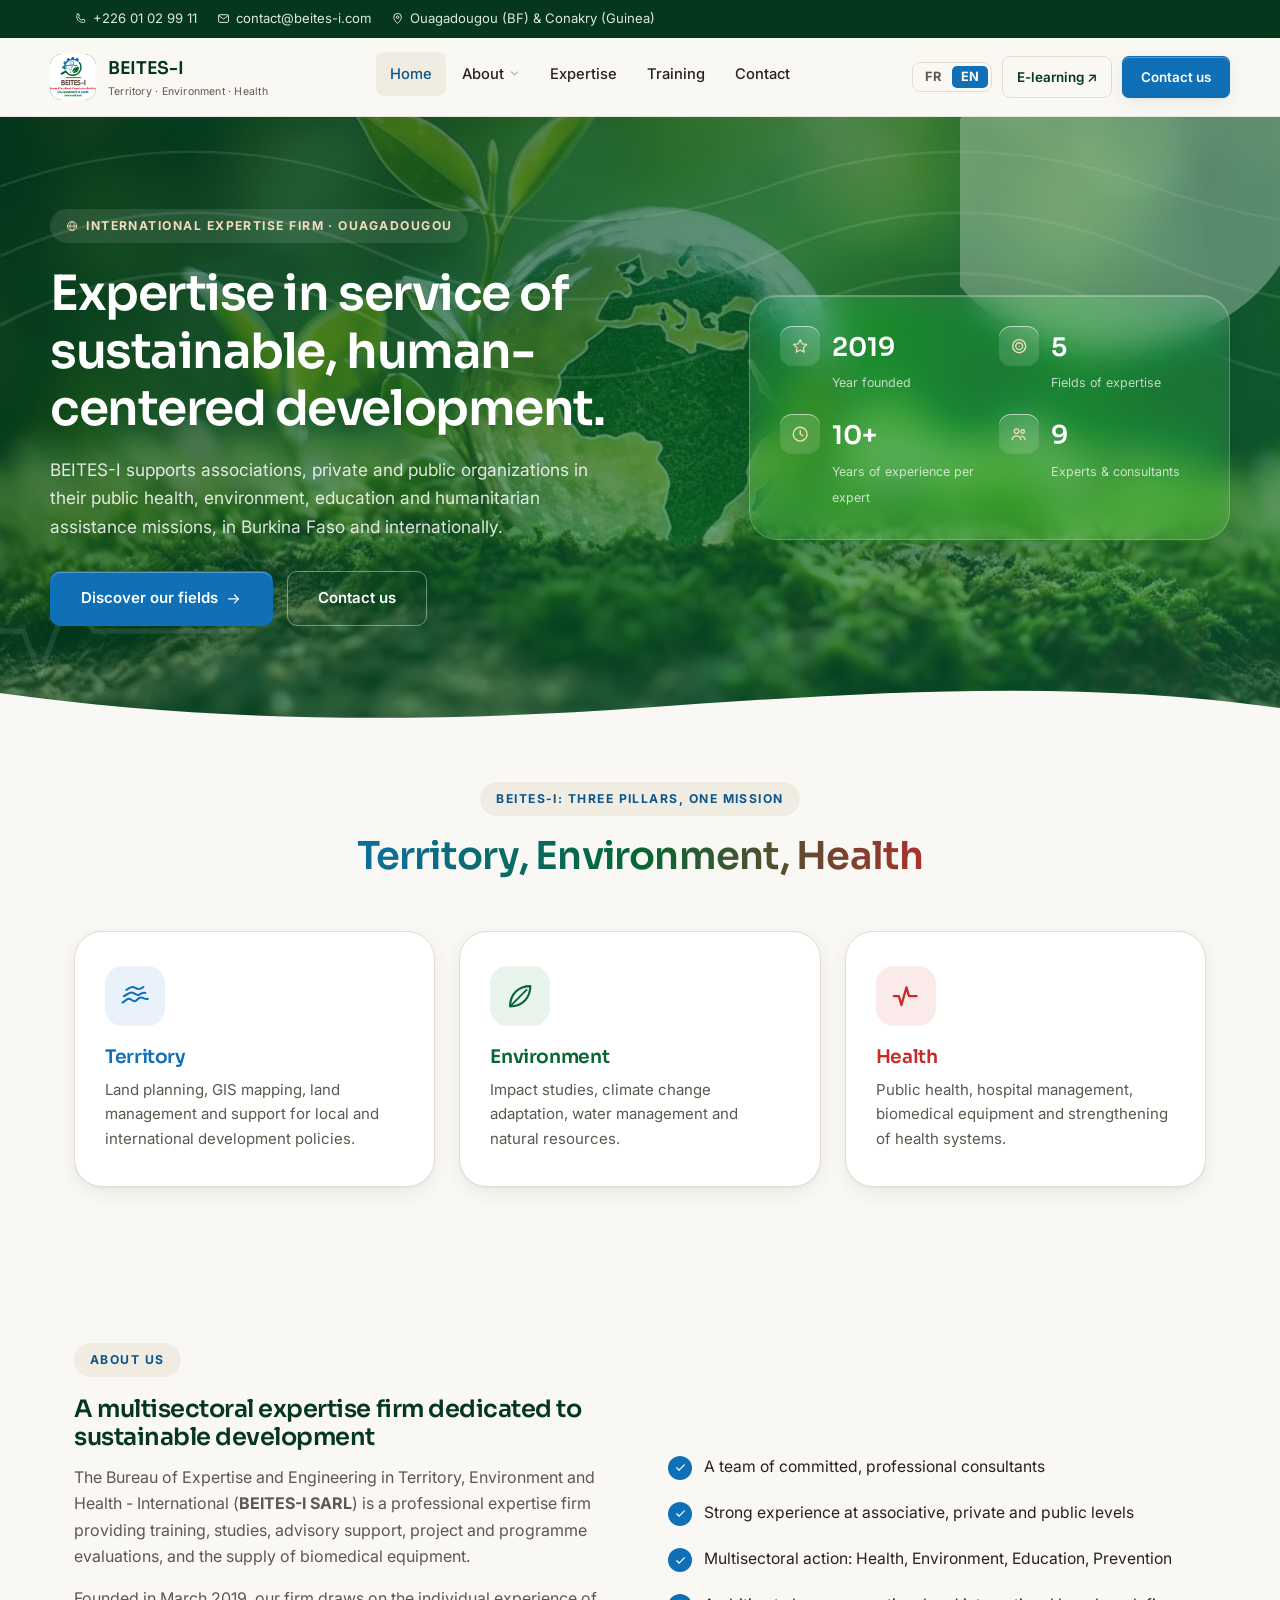
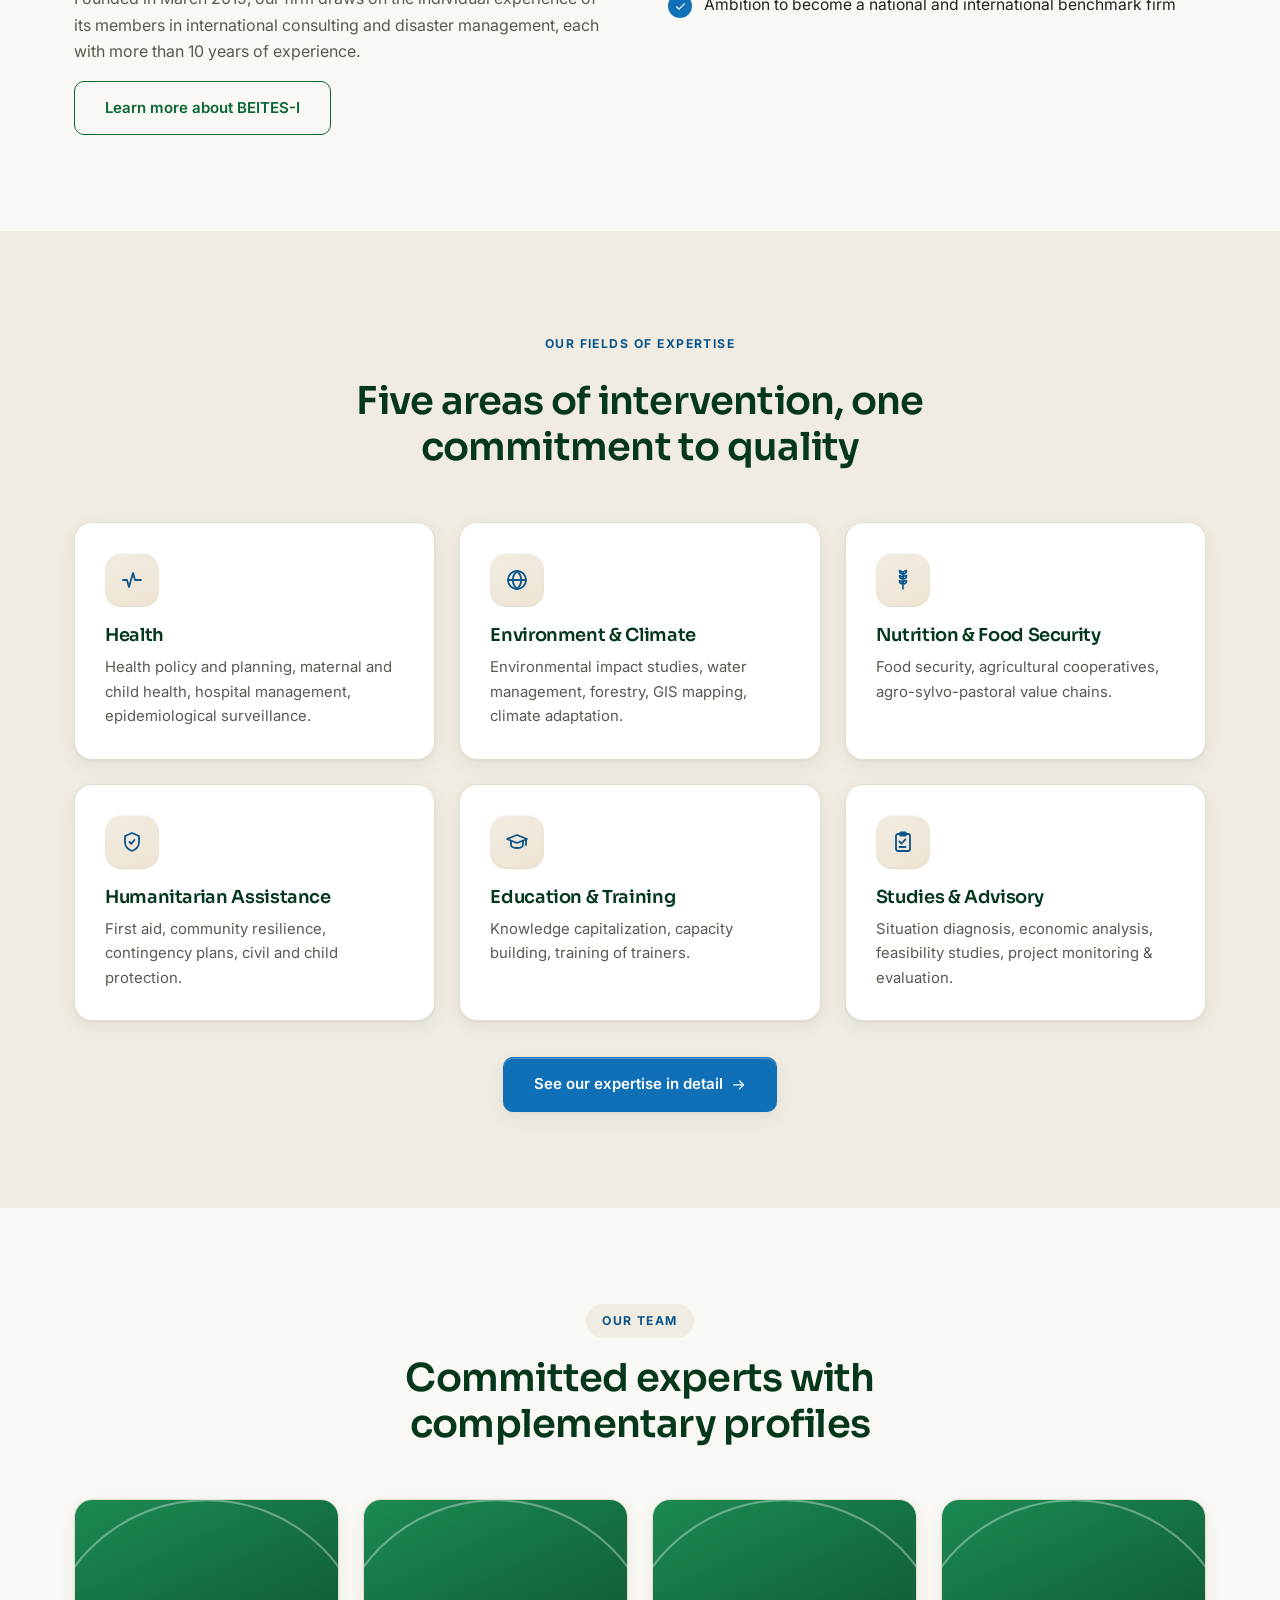
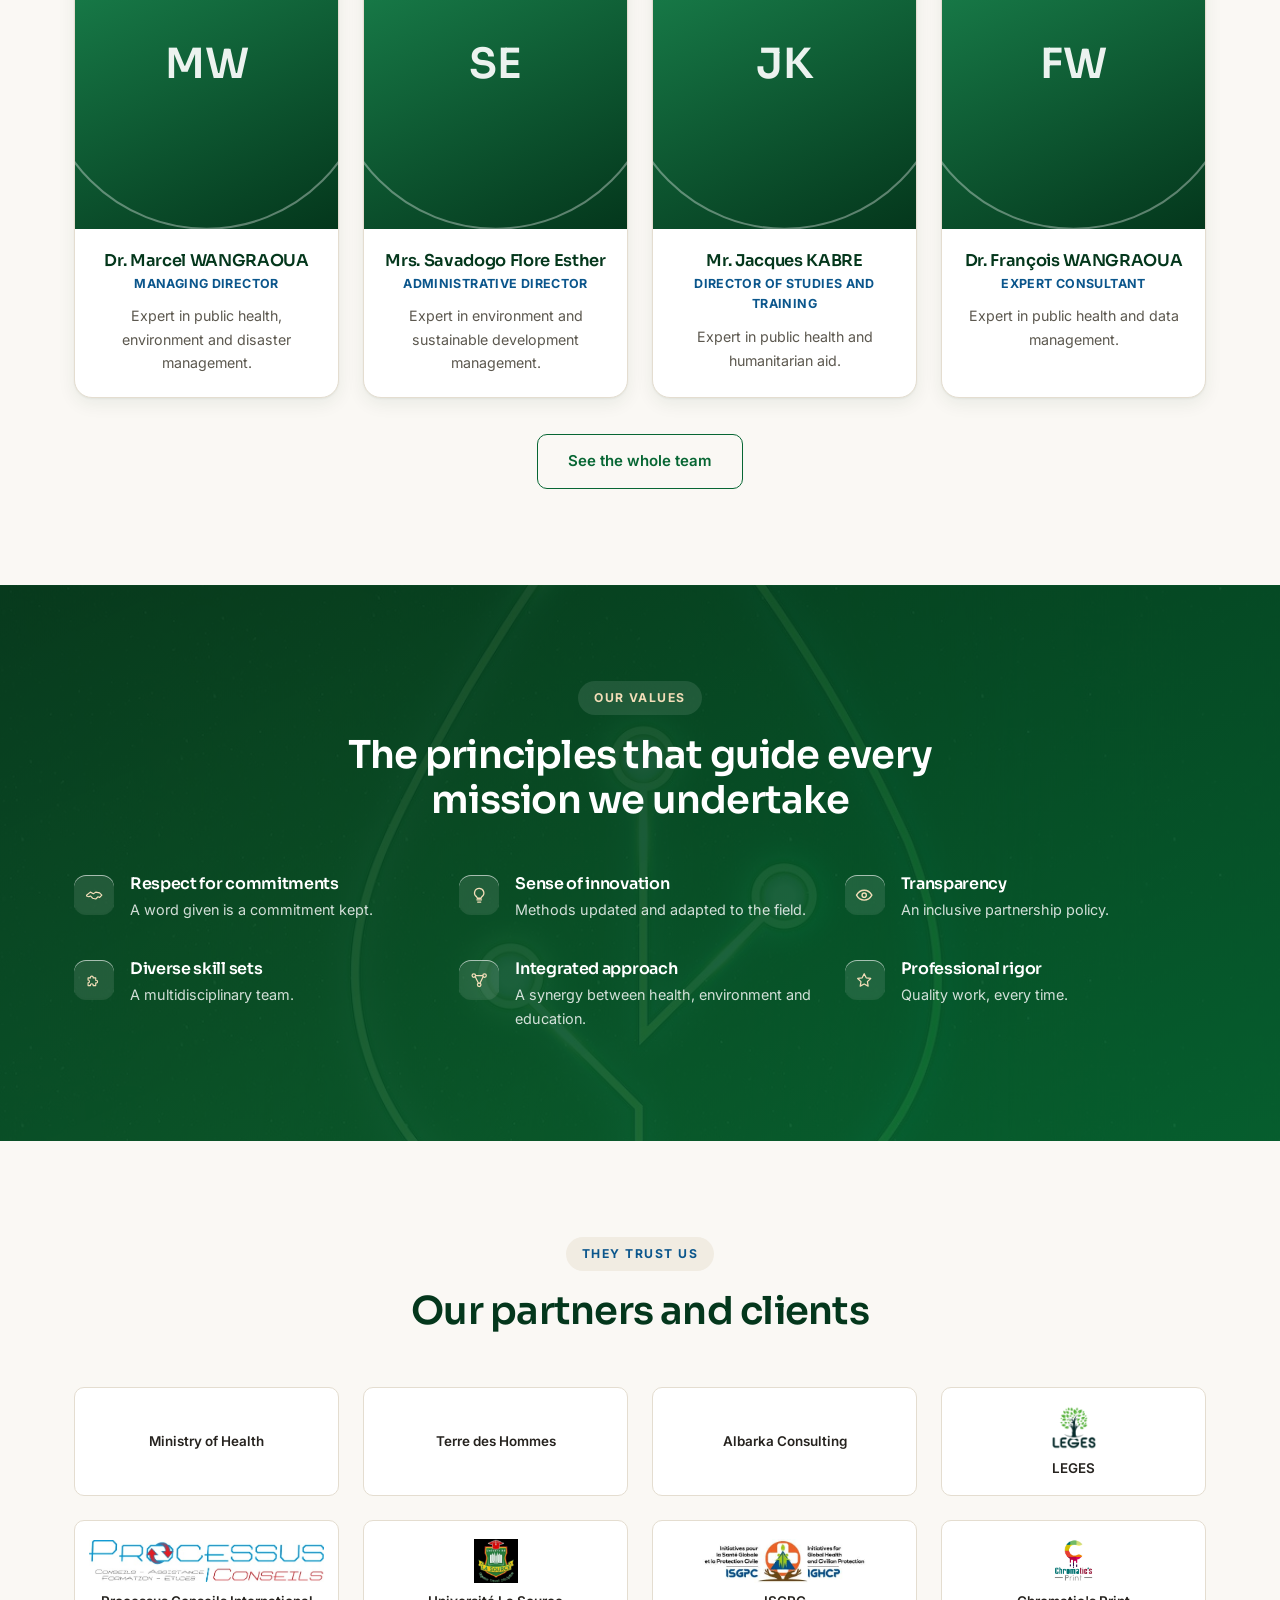
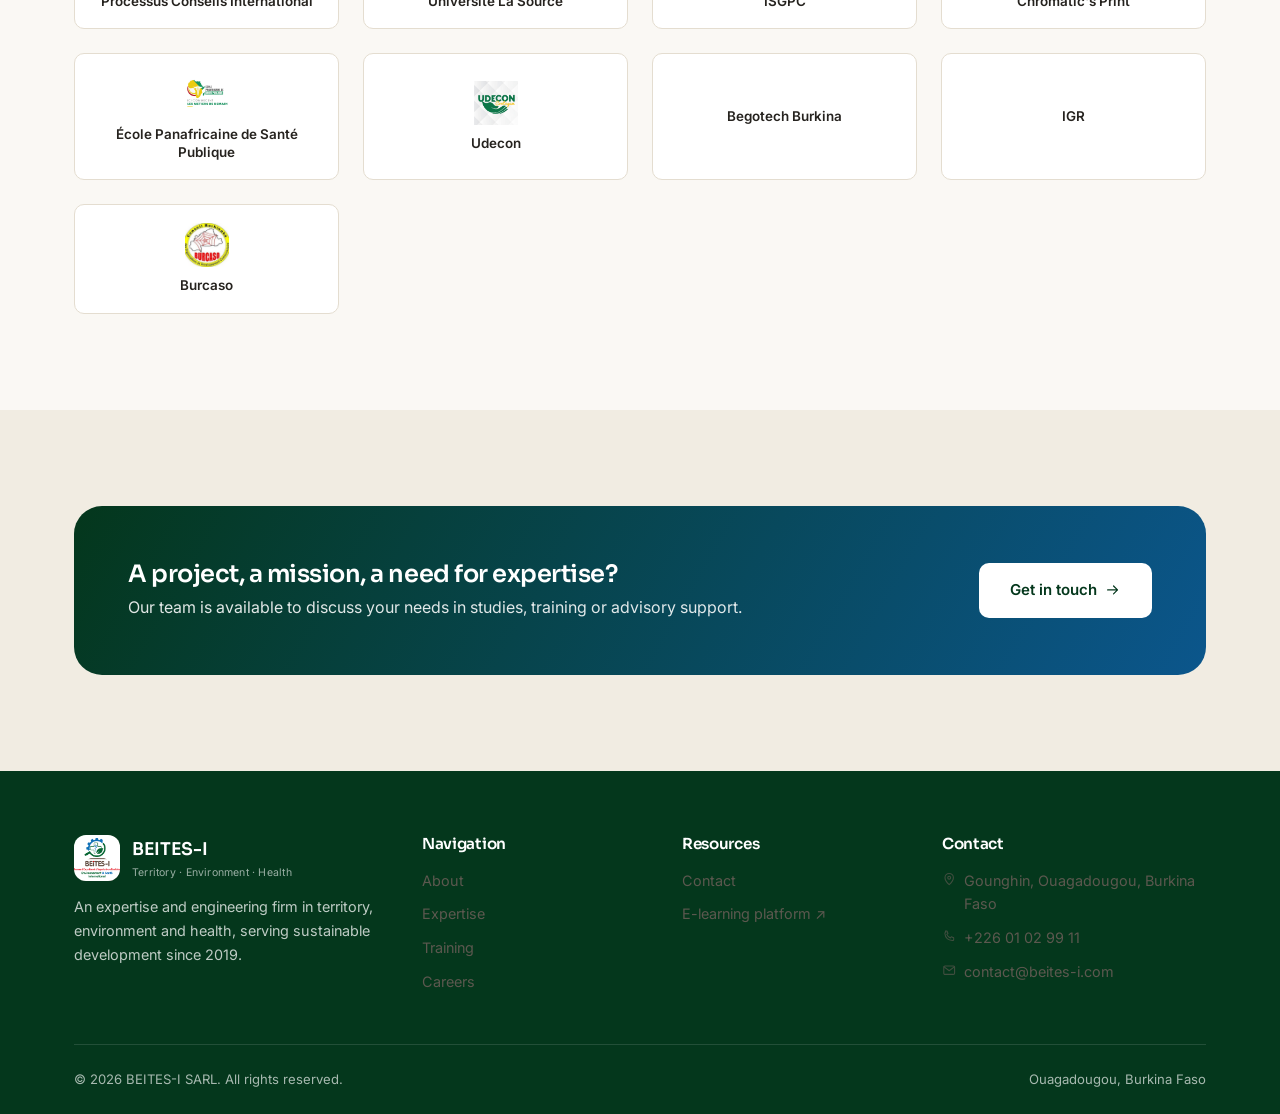
==== en/index.html @ 5932ad01 "Hide hero background photo on mobile and add English site - Hide the homepage hero photo below 700px" ====
<!DOCTYPE html>
<html lang="en">
<head>
<meta charset="UTF-8">
<meta name="viewport" content="width=device-width, initial-scale=1.0">
<title>BEITES-I | Territory, Environment and Health Expertise Firm</title>
<meta name="description" content="BEITES-I, an international expertise firm based in Ouagadougou (Burkina Faso), specialized in public health, environment, education, humanitarian assistance and disaster management.">
<link rel="icon" href="../favicon.svg" type="image/svg+xml">
<link rel="preconnect" href="https://fonts.googleapis.com">
<link rel="preconnect" href="https://fonts.gstatic.com" crossorigin>
<link href="https://fonts.googleapis.com/css2?family=Sora:wght@500;600;700;800&family=Inter:wght@400;500;600;700&display=swap" rel="stylesheet">
<link rel="stylesheet" href="../css/style.css">
</head>
<body>

<header class="site-header">
  <div class="topbar">
    <div class="container">
      <div class="topbar-links">
        <span class="topbar-item"><svg class="icon"><use href="../icons.svg#icon-phone"></use></svg> <a href="tel:+22601029911">+226 01 02 99 11</a></span>
        <span class="topbar-item"><svg class="icon"><use href="../icons.svg#icon-mail"></use></svg> contact@beites-i.com</span>
        <span class="topbar-item"><svg class="icon"><use href="../icons.svg#icon-pin"></use></svg> Ouagadougou (BF) &amp; Conakry (Guinea)</span>
      </div>
    </div>
  </div>
  <div class="container nav">
    <a href="index.html" class="brand">
      <span class="brand-mark"><img src="../images/logo/logo.png" alt="BEITES-I" data-fallback><span class="brand-mark-fallback">B-I</span></span>
      <span class="brand-text"><strong>BEITES-I</strong><span>Territory · Environment · Health</span></span>
    </a>
    <nav>
      <ul class="nav-links" id="navLinks">
        <li><a href="index.html" class="is-active">Home</a></li>
        <li class="has-dropdown">
          <a href="qui-sommes-nous.html">About <svg class="icon"><use href="../icons.svg#icon-chevron-down"></use></svg></a>
          <ul class="dropdown">
            <li><a href="qui-sommes-nous.html"><svg class="icon"><use href="../icons.svg#icon-compass"></use></svg> Our story &amp; mission</a></li>
            <li><a href="qui-sommes-nous.html#equipe"><svg class="icon"><use href="../icons.svg#icon-users"></use></svg> Our team</a></li>
            <li><a href="opportunite.html"><svg class="icon"><use href="../icons.svg#icon-briefcase"></use></svg> Careers</a></li>
          </ul>
        </li>
        <li><a href="expertise.html">Expertise</a></li>
        <li><a href="formation.html">Training</a></li>
        <li><a href="contact.html">Contact</a></li>
        <li class="lang-switch-item"><a href="../index.html">FR</a><a href="index.html" class="is-active">EN</a></li>
      </ul>
    </nav>
    <div class="nav-cta">
      <div class="lang-switch">
        <a href="../index.html">FR</a>
        <a href="index.html" class="is-active">EN</a>
      </div>
      <a href="https://formation.beites-i.com" target="_blank" rel="noopener" class="nav-elearn">E-learning ↗</a>
      <a href="contact.html" class="btn btn-primary btn-sm">Contact us</a>
    </div>
    <button class="nav-toggle" id="navToggle" aria-label="Open menu">
      <svg class="icon icon-menu"><use href="../icons.svg#icon-menu"></use></svg>
      <svg class="icon icon-close"><use href="../icons.svg#icon-close"></use></svg>
    </button>
  </div>
</header>

<section class="hero">
  <div class="hero-decor" aria-hidden="true">
    <svg class="contour" viewBox="0 0 400 120" preserveAspectRatio="none">
      <path d="M0 90c40-30 80-30 120 0s80 30 120 0 80-30 120 0 80 30 40 10" fill="none" stroke="#ffffff" stroke-width="1.4"/>
      <path d="M0 60c40-25 80-25 120 0s80 25 120 0 80-25 120 0 80 25 40 8" fill="none" stroke="#ffffff" stroke-width="1.2"/>
      <path d="M0 30c40-20 80-20 120 0s80 20 120 0 80-20 120 0 80 20 40 6" fill="none" stroke="#ffffff" stroke-width="1"/>
    </svg>
    <svg class="leaf" viewBox="0 0 24 24"><use href="../icons.svg#icon-leaf"></use></svg>
    <svg class="pulse" viewBox="0 0 24 10"><path d="M0 5h4l1.5 4 3-8 2 4h13.5" fill="none" stroke="#ffffff" stroke-width="0.5"/></svg>
    <svg class="blob" viewBox="0 0 200 200"><path d="M45 8c30-10 70-8 95 15 24 22 32 58 20 90-12 32-45 52-80 55-35 3-72-12-88-42S-3 60 15 35 15 18 45 8Z" fill="#ffffff"/></svg>
  </div>
  <div class="container hero-inner">
    <div>
      <span class="hero-eyebrow"><svg class="icon"><use href="../icons.svg#icon-globe"></use></svg> International expertise firm · Ouagadougou</span>
      <h1>Expertise in service of sustainable, human-centered development.</h1>
      <p class="lead">BEITES-I supports associations, private and public organizations in their public health, environment, education and humanitarian assistance missions, in Burkina Faso and internationally.</p>
      <div class="hero-actions">
        <a href="expertise.html" class="btn btn-primary">Discover our fields <svg class="icon"><use href="../icons.svg#icon-arrow-right"></use></svg></a>
        <a href="contact.html" class="btn btn-ghost">Contact us</a>
      </div>
    </div>
    <div class="hero-card">
      <div class="hero-stat-grid">
        <div class="hero-stat"><div class="icon-circle sm"><svg class="icon"><use href="../icons.svg#icon-star"></use></svg></div><div><b data-count-to="2019">0</b><span>Year founded</span></div></div>
        <div class="hero-stat"><div class="icon-circle sm"><svg class="icon"><use href="../icons.svg#icon-target"></use></svg></div><div><b data-count-to="5">0</b><span>Fields of expertise</span></div></div>
        <div class="hero-stat"><div class="icon-circle sm"><svg class="icon"><use href="../icons.svg#icon-clock"></use></svg></div><div><b data-count-to="10" data-count-suffix="+">0</b><span>Years of experience per expert</span></div></div>
        <div class="hero-stat"><div class="icon-circle sm"><svg class="icon"><use href="../icons.svg#icon-users"></use></svg></div><div><b data-count-to="9">0</b><span>Experts &amp; consultants</span></div></div>
      </div>
    </div>
  </div>
  <div class="hero-wave" aria-hidden="true">
    <svg viewBox="0 0 1440 60" preserveAspectRatio="none"><path d="M0 30c240 30 480 30 720 15s480-30 720 0v15H0Z" fill="#faf8f4"/></svg>
  </div>
</section>

<section class="section section--tight">
  <div class="container">
    <div class="section-head">
      <span class="eyebrow">BEITES-I: three pillars, one mission</span>
      <h2 class="gradient-text">Territory, Environment, Health</h2>
    </div>
    <div class="pillars">
      <div class="pillar pillar--territoire">
        <div class="pillar-icon"><svg class="icon"><use href="../icons.svg#icon-contour"></use></svg></div>
        <h3>Territory</h3>
        <p>Land planning, GIS mapping, land management and support for local and international development policies.</p>
      </div>
      <div class="pillar pillar--environnement">
        <div class="pillar-icon"><svg class="icon"><use href="../icons.svg#icon-leaf"></use></svg></div>
        <h3>Environment</h3>
        <p>Impact studies, climate change adaptation, water management and natural resources.</p>
      </div>
      <div class="pillar pillar--sante">
        <div class="pillar-icon"><svg class="icon"><use href="../icons.svg#icon-pulse"></use></svg></div>
        <h3>Health</h3>
        <p>Public health, hospital management, biomedical equipment and strengthening of health systems.</p>
      </div>
    </div>
  </div>
</section>

<section class="section">
  <div class="container">
    <div class="grid grid-2" style="align-items:center; gap:56px;">
      <div>
        <span class="eyebrow">About us</span>
        <h2>A multisectoral expertise firm dedicated to sustainable development</h2>
        <p>The Bureau of Expertise and Engineering in Territory, Environment and Health - International (<strong>BEITES-I SARL</strong>) is a professional expertise firm providing training, studies, advisory support, project and programme evaluations, and the supply of biomedical equipment.</p>
        <p>Founded in March 2019, our firm draws on the individual experience of its members in international consulting and disaster management, each with more than 10 years of experience.</p>
        <a href="qui-sommes-nous.html" class="btn btn-outline">Learn more about BEITES-I</a>
      </div>
      <ul class="check-list">
        <li><span class="icon-tick"><svg class="icon"><use href="../icons.svg#icon-check"></use></svg></span>A team of committed, professional consultants</li>
        <li><span class="icon-tick"><svg class="icon"><use href="../icons.svg#icon-check"></use></svg></span>Strong experience at associative, private and public levels</li>
        <li><span class="icon-tick"><svg class="icon"><use href="../icons.svg#icon-check"></use></svg></span>Multisectoral action: Health, Environment, Education, Prevention</li>
        <li><span class="icon-tick"><svg class="icon"><use href="../icons.svg#icon-check"></use></svg></span>Ambition to become a national and international benchmark firm</li>
      </ul>
    </div>
  </div>
</section>

<section class="section section--alt">
  <div class="container">
    <div class="section-head">
      <span class="eyebrow">Our fields of expertise</span>
      <h2>Five areas of intervention, one commitment to quality</h2>
    </div>
    <div class="grid grid-3">
      <div class="card"><div class="icon-circle"><svg class="icon"><use href="../icons.svg#icon-pulse"></use></svg></div><h3>Health</h3><p>Health policy and planning, maternal and child health, hospital management, epidemiological surveillance.</p></div>
      <div class="card"><div class="icon-circle"><svg class="icon"><use href="../icons.svg#icon-globe"></use></svg></div><h3>Environment &amp; Climate</h3><p>Environmental impact studies, water management, forestry, GIS mapping, climate adaptation.</p></div>
      <div class="card"><div class="icon-circle"><svg class="icon"><use href="../icons.svg#icon-wheat"></use></svg></div><h3>Nutrition &amp; Food Security</h3><p>Food security, agricultural cooperatives, agro-sylvo-pastoral value chains.</p></div>
      <div class="card"><div class="icon-circle"><svg class="icon"><use href="../icons.svg#icon-shield"></use></svg></div><h3>Humanitarian Assistance</h3><p>First aid, community resilience, contingency plans, civil and child protection.</p></div>
      <div class="card"><div class="icon-circle"><svg class="icon"><use href="../icons.svg#icon-cap"></use></svg></div><h3>Education &amp; Training</h3><p>Knowledge capitalization, capacity building, training of trainers.</p></div>
      <div class="card"><div class="icon-circle"><svg class="icon"><use href="../icons.svg#icon-clipboard"></use></svg></div><h3>Studies &amp; Advisory</h3><p>Situation diagnosis, economic analysis, feasibility studies, project monitoring &amp; evaluation.</p></div>
    </div>
    <div class="text-center" style="margin-top:36px;">
      <a href="expertise.html" class="btn btn-primary">See our expertise in detail <svg class="icon"><use href="../icons.svg#icon-arrow-right"></use></svg></a>
    </div>
  </div>
</section>

<section class="section">
  <div class="container">
    <div class="section-head">
      <span class="eyebrow">Our team</span>
      <h2>Committed experts with complementary profiles</h2>
    </div>
    <div class="grid grid-4">
      <div class="card team-card">
        <div class="team-photo"><img src="../images/team/marcel-wangraoua.jpg" alt="Dr. Marcel WANGRAOUA" data-fallback loading="lazy" decoding="async"><span class="initials">MW</span></div>
        <div class="team-info"><h3>Dr. Marcel WANGRAOUA</h3><div class="team-role">Managing Director</div><p>Expert in public health, environment and disaster management.</p></div>
      </div>
      <div class="card team-card">
        <div class="team-photo"><img src="../images/team/flore-esther-savadogo.jpg" alt="Mrs. Savadogo Flore Esther" data-fallback loading="lazy" decoding="async"><span class="initials">SE</span></div>
        <div class="team-info"><h3>Mrs. Savadogo Flore Esther</h3><div class="team-role">Administrative Director</div><p>Expert in environment and sustainable development management.</p></div>
      </div>
      <div class="card team-card">
        <div class="team-photo"><img src="../images/team/jacques-kabre.jpg" alt="Mr. Jacques KABRE" data-fallback loading="lazy" decoding="async"><span class="initials">JK</span></div>
        <div class="team-info"><h3>Mr. Jacques KABRE</h3><div class="team-role">Director of Studies and Training</div><p>Expert in public health and humanitarian aid.</p></div>
      </div>
      <div class="card team-card">
        <div class="team-photo"><img src="../images/team/francois-wangraoua.jpg" alt="Dr. François WANGRAOUA" data-fallback loading="lazy" decoding="async"><span class="initials">FW</span></div>
        <div class="team-info"><h3>Dr. François WANGRAOUA</h3><div class="team-role">Expert Consultant</div><p>Expert in public health and data management.</p></div>
      </div>
    </div>
    <div class="text-center" style="margin-top:36px;">
      <a href="qui-sommes-nous.html#equipe" class="btn btn-outline">See the whole team</a>
    </div>
  </div>
</section>

<section class="section--forest section--photo section" style="--section-photo:url('../images/design/valeurs-bg.jpg')">
  <div class="container">
    <div class="section-head">
      <span class="eyebrow" style="background:rgba(255,255,255,0.1); color:#f3ddb8;">Our values</span>
      <h2>The principles that guide every mission we undertake</h2>
    </div>
    <div class="grid grid-3">
      <div class="card-row"><div class="icon-circle sm" style="background:rgba(255,255,255,0.1); color:#f3ddb8;"><svg class="icon"><use href="../icons.svg#icon-handshake"></use></svg></div><div><h4 style="margin-bottom:4px; color:#fff; font-size:1rem;">Respect for commitments</h4><p style="font-size:0.9rem;">A word given is a commitment kept.</p></div></div>
      <div class="card-row"><div class="icon-circle sm" style="background:rgba(255,255,255,0.1); color:#f3ddb8;"><svg class="icon"><use href="../icons.svg#icon-bulb"></use></svg></div><div><h4 style="margin-bottom:4px; color:#fff; font-size:1rem;">Sense of innovation</h4><p style="font-size:0.9rem;">Methods updated and adapted to the field.</p></div></div>
      <div class="card-row"><div class="icon-circle sm" style="background:rgba(255,255,255,0.1); color:#f3ddb8;"><svg class="icon"><use href="../icons.svg#icon-eye"></use></svg></div><div><h4 style="margin-bottom:4px; color:#fff; font-size:1rem;">Transparency</h4><p style="font-size:0.9rem;">An inclusive partnership policy.</p></div></div>
      <div class="card-row"><div class="icon-circle sm" style="background:rgba(255,255,255,0.1); color:#f3ddb8;"><svg class="icon"><use href="../icons.svg#icon-puzzle"></use></svg></div><div><h4 style="margin-bottom:4px; color:#fff; font-size:1rem;">Diverse skill sets</h4><p style="font-size:0.9rem;">A multidisciplinary team.</p></div></div>
      <div class="card-row"><div class="icon-circle sm" style="background:rgba(255,255,255,0.1); color:#f3ddb8;"><svg class="icon"><use href="../icons.svg#icon-network"></use></svg></div><div><h4 style="margin-bottom:4px; color:#fff; font-size:1rem;">Integrated approach</h4><p style="font-size:0.9rem;">A synergy between health, environment and education.</p></div></div>
      <div class="card-row"><div class="icon-circle sm" style="background:rgba(255,255,255,0.1); color:#f3ddb8;"><svg class="icon"><use href="../icons.svg#icon-star"></use></svg></div><div><h4 style="margin-bottom:4px; color:#fff; font-size:1rem;">Professional rigor</h4><p style="font-size:0.9rem;">Quality work, every time.</p></div></div>
    </div>
  </div>
</section>

<section class="section">
  <div class="container">
    <div class="section-head">
      <span class="eyebrow">They trust us</span>
      <h2>Our partners and clients</h2>
    </div>
    <div class="grid grid-4">
      <div class="partner-logo"><div class="partner-logo-img"><img src="../images/partners/ministere-sante.png" alt="Ministry of Health" data-fallback="collapse" loading="lazy" decoding="async"></div><span class="partner-name">Ministry of Health</span></div>
      <div class="partner-logo"><div class="partner-logo-img"><img src="../images/partners/terre-des-hommes.png" alt="Terre des Hommes" data-fallback="collapse" loading="lazy" decoding="async"></div><span class="partner-name">Terre des Hommes</span></div>
      <div class="partner-logo"><div class="partner-logo-img"><img src="../images/partners/albarka-consulting.png" alt="Albarka Consulting" data-fallback="collapse" loading="lazy" decoding="async"></div><span class="partner-name">Albarka Consulting</span></div>
      <div class="partner-logo"><div class="partner-logo-img"><img src="../images/partners/LEGES.png" alt="LEGES" data-fallback="collapse" loading="lazy" decoding="async"></div><span class="partner-name">LEGES</span></div>
      <div class="partner-logo"><div class="partner-logo-img"><img src="../images/partners/processus.jpg" alt="Processus Conseils International" data-fallback="collapse" loading="lazy" decoding="async"></div><span class="partner-name">Processus Conseils International</span></div>
      <div class="partner-logo"><div class="partner-logo-img"><img src="../images/partners/la-source.jpeg" alt="Université La Source" data-fallback="collapse" loading="lazy" decoding="async"></div><span class="partner-name">Université La Source</span></div>
      <div class="partner-logo"><div class="partner-logo-img"><img src="../images/partners/ISGPC.jpeg" alt="ISGPC" data-fallback="collapse" loading="lazy" decoding="async"></div><span class="partner-name">ISGPC</span></div>
      <div class="partner-logo"><div class="partner-logo-img"><img src="../images/partners/CHROMATICS.jpeg" alt="Chromatic's Print" data-fallback="collapse" loading="lazy" decoding="async"></div><span class="partner-name">Chromatic's Print</span></div>
      <div class="partner-logo"><div class="partner-logo-img"><img src="../images/partners/ecole-panafricaine.jpg" alt="École Panafricaine de Santé Publique" data-fallback="collapse" loading="lazy" decoding="async"></div><span class="partner-name">École Panafricaine de Santé Publique</span></div>
      <div class="partner-logo"><div class="partner-logo-img"><img src="../images/partners/udecom.jpg" alt="Udecon" data-fallback="collapse" loading="lazy" decoding="async"></div><span class="partner-name">Udecon</span></div>
      <div class="partner-logo"><div class="partner-logo-img"><img src="../images/partners/begotech.png" alt="Begotech Burkina" data-fallback="collapse" loading="lazy" decoding="async"></div><span class="partner-name">Begotech Burkina</span></div>
      <div class="partner-logo"><div class="partner-logo-img"><img src="../images/partners/igr.png" alt="IGR" data-fallback="collapse" loading="lazy" decoding="async"></div><span class="partner-name">IGR</span></div>
      <div class="partner-logo"><div class="partner-logo-img"><img src="../images/partners/Burcaso.jpg" alt="Burcaso" data-fallback="collapse" loading="lazy" decoding="async"></div><span class="partner-name">Burcaso</span></div>
    </div>
  </div>
</section>

<section class="section section--alt">
  <div class="container">
    <div class="cta-banner">
      <div>
        <h2>A project, a mission, a need for expertise?</h2>
        <p>Our team is available to discuss your needs in studies, training or advisory support.</p>
      </div>
      <a href="contact.html" class="btn btn-white">Get in touch <svg class="icon"><use href="../icons.svg#icon-arrow-right"></use></svg></a>
    </div>
  </div>
</section>

<footer class="site-footer">
  <div class="container">
    <div class="footer-grid">
      <div class="footer-brand">
        <a href="index.html" class="brand" style="margin-bottom:14px;">
          <span class="brand-mark"><img src="../images/logo/logo.png" alt="BEITES-I" data-fallback><span class="brand-mark-fallback">B-I</span></span>
          <span class="brand-text"><strong style="color:#fff;">BEITES-I</strong><span style="color:rgba(255,255,255,0.6);">Territory · Environment · Health</span></span>
        </a>
        <p>An expertise and engineering firm in territory, environment and health, serving sustainable development since 2019.</p>
      </div>
      <div>
        <h4>Navigation</h4>
        <ul>
          <li><a href="qui-sommes-nous.html">About</a></li>
          <li><a href="expertise.html">Expertise</a></li>
          <li><a href="formation.html">Training</a></li>
          <li><a href="opportunite.html">Careers</a></li>
        </ul>
      </div>
      <div>
        <h4>Resources</h4>
        <ul>
          <li><a href="contact.html">Contact</a></li>
          <li><a href="https://formation.beites-i.com" target="_blank" rel="noopener">E-learning platform ↗</a></li>
        </ul>
      </div>
      <div>
        <h4>Contact</h4>
        <ul>
          <li><svg class="icon"><use href="../icons.svg#icon-pin"></use></svg> Gounghin, Ouagadougou, Burkina Faso</li>
          <li><svg class="icon"><use href="../icons.svg#icon-phone"></use></svg> <a href="tel:+22601029911">+226 01 02 99 11</a></li>
          <li><svg class="icon"><use href="../icons.svg#icon-mail"></use></svg> <a href="mailto:contact@beites-i.com">contact@beites-i.com</a></li>
        </ul>
      </div>
    </div>
    <div class="footer-bottom">
      <span>© <span id="year"></span> BEITES-I SARL. All rights reserved.</span>
      <span>Ouagadougou, Burkina Faso</span>
    </div>
  </div>
</footer>

<script src="../js/main.js"></script>
</body>
</html>
---- css/style.css ----
/* =========================================================
   BEITES-I — Feuille de style principale
   Cabinet d'expertise en Territoire, Environnement et Santé
   Identité : palette Afrique / nature, typographie éditoriale
   ========================================================= */

:root {
  /* Palette calquée sur les couleurs exactes du logo BEITES-I */
  --color-forest: #076633;        /* vert du logo (croix + feuille) - couleur principale */
  --color-forest-deep: #04371c;
  --color-forest-soft: #1c8a52;
  --color-blue: #0f70b7;          /* bleu du logo (engrenage / territoire) - accent principal */
  --color-blue-dark: #0b568c;
  --color-brown: #634e42;         /* brun du logo (typographie BEITES-I) */
  --color-brown-dark: #4a3931;
  --color-sand: #faf8f4;          /* fond clair neutre et chaud */
  --color-sand-deep: #f1ece2;
  --color-white: #ffffff;
  --color-ink: #26231f;
  --color-ink-soft: #5c584f;
  --color-border: #e4ddd0;

  /* accents symboliques des 3 piliers BEITES-I, tirés du logo */
  --color-territoire: #0f70b7;
  --color-territoire-bg: #e9f2fa;
  --color-environnement: #076633;
  --color-environnement-bg: #e8f3ec;
  --color-sante: #c62a2a;
  --color-sante-bg: #fbeaea;

  --font-display: 'Sora', 'Segoe UI', sans-serif;
  --font-body: 'Inter', 'Segoe UI', sans-serif;

  --radius-sm: 10px;
  --radius-md: 18px;
  --radius-lg: 28px;

  /* Ombres douces et superposées, façon macOS : un liseré fin + un halo diffus. */
  --shadow-sm: 0 1px 2px rgba(4, 55, 28, 0.05), 0 6px 18px rgba(4, 55, 28, 0.07);
  --shadow-md: 0 2px 6px rgba(4, 55, 28, 0.06), 0 18px 40px rgba(4, 55, 28, 0.12);
  --shadow-lg: 0 4px 10px rgba(4, 55, 28, 0.07), 0 32px 70px rgba(4, 55, 28, 0.16);

  --container: 1180px;
}

* { box-sizing: border-box; }
html { scroll-behavior: smooth; }

body {
  margin: 0;
  font-family: var(--font-body);
  color: var(--color-ink);
  background: var(--color-sand);
  line-height: 1.65;
  -webkit-font-smoothing: antialiased;
}

img { max-width: 100%; display: block; }
a { color: inherit; text-decoration: none; }

h1, h2, h3, h4, h5 {
  font-family: var(--font-display);
  color: var(--color-forest-deep);
  line-height: 1.18;
  margin: 0 0 0.5em;
  font-weight: 600;
  letter-spacing: -0.02em;
}
h1 { letter-spacing: -0.03em; }

p { margin: 0 0 1em; color: var(--color-ink-soft); }
ul { padding-left: 1.2em; }
li { margin-bottom: 0.4em; color: var(--color-ink-soft); }

.container { max-width: var(--container); margin: 0 auto; padding: 0 24px; }

/* ---------- Icons ---------- */
.icon { width: 1em; height: 1em; display: inline-block; vertical-align: -0.125em; fill: none; }
.icon-circle {
  width: 54px; height: 54px;
  border-radius: 16px;
  background: linear-gradient(155deg, var(--color-sand-deep), #eee4d2);
  box-shadow: inset 0 1px 0 rgba(255,255,255,0.6), inset 0 -1px 2px rgba(4,55,28,0.05);
  color: var(--color-blue-dark);
  display: flex; align-items: center; justify-content: center;
  font-size: 1.5rem;
  margin-bottom: 18px;
  flex-shrink: 0;
}
.icon-circle.sm { width: 40px; height: 40px; border-radius: 12px; font-size: 1.15rem; margin-bottom: 0; }

.eyebrow {
  display: inline-flex; align-items: center; gap: 8px;
  font-family: var(--font-body);
  font-size: 0.76rem; font-weight: 700;
  letter-spacing: 0.12em; text-transform: uppercase;
  color: var(--color-blue-dark);
  background: var(--color-sand-deep);
  padding: 7px 16px;
  border-radius: 999px;
  margin-bottom: 18px;
}

.section { padding: 96px 0; }
.section--tight { padding: 60px 0; }
.section--alt { background: var(--color-sand-deep); }
.section--forest { background: linear-gradient(155deg, var(--color-forest-deep), var(--color-forest)); color: rgba(255,255,255,0.92); position: relative; overflow: hidden; }
.section--forest.section--photo { background-image: linear-gradient(155deg, rgba(4,55,28,0.93), rgba(7,102,51,0.9)), var(--section-photo); background-size: cover; background-position: center; }
.section--forest h2, .section--forest h3 { color: #fff; }
.section--forest p { color: rgba(255,255,255,0.82); }

.section-head { max-width: 680px; margin: 0 auto 52px; text-align: center; }
.section-head h2 { font-size: clamp(1.7rem, 3.2vw, 2.4rem); }
.section-head.align-left { text-align: left; margin: 0 0 44px; }

/* ---------- Buttons ---------- */
.btn {
  display: inline-flex; align-items: center; justify-content: center; gap: 8px;
  font-family: var(--font-body); font-weight: 600; font-size: 0.94rem;
  padding: 14px 30px; border-radius: 10px;
  border: 1.5px solid transparent; cursor: pointer;
  transition: transform 0.15s cubic-bezier(.2,.8,.2,1), box-shadow 0.2s ease, background 0.2s ease, color 0.2s ease, border-color 0.2s ease;
}
@media (max-width: 420px) {
  .hero-actions, .cta-banner { flex-direction: column; align-items: stretch; }
  .hero-actions .btn, .cta-banner .btn { width: 100%; }
}
.btn:active { transform: scale(0.97); }
.btn .icon { width: 1.05em; height: 1.05em; }
.btn-primary { position: relative; overflow: hidden; background: var(--color-blue); color: #fff; box-shadow: var(--shadow-sm), inset 0 1px 0 rgba(255,255,255,0.28); }
.btn-primary::after {
  content: ''; position: absolute; top: 0; left: -60%; width: 40%; height: 100%;
  background: linear-gradient(120deg, transparent, rgba(255,255,255,0.35), transparent);
  transform: skewX(-20deg);
}
@media (prefers-reduced-motion: no-preference) {
  .btn-primary::after { animation: shine 3.2s ease-in-out infinite; }
  @keyframes shine { 0%, 60%, 100% { left: -60%; } 80% { left: 130%; } }
}
.btn-primary:hover { background: var(--color-blue-dark); transform: translateY(-2px); box-shadow: var(--shadow-md); }
.btn-ghost { background: transparent; color: #fff; border-color: rgba(255,255,255,0.4); }
.btn-ghost:hover { background: rgba(255,255,255,0.12); border-color: rgba(255,255,255,0.7); transform: translateY(-2px); }
.btn-outline { background: transparent; border-color: var(--color-forest); color: var(--color-forest); }
.btn-outline:hover { background: var(--color-forest); color: #fff; transform: translateY(-2px); }
.btn-white { background: #fff; color: var(--color-forest-deep); }
.btn-white:hover { background: var(--color-sand-deep); transform: translateY(-2px); }
.btn-sm { padding: 9px 18px; font-size: 0.84rem; border-radius: 7px; }

/* ---------- Top utility bar ---------- */
.topbar { background: var(--color-forest-deep); color: rgba(255,255,255,0.88); font-size: 0.82rem; }
.topbar .container { display: flex; justify-content: space-between; align-items: center; padding-top: 8px; padding-bottom: 8px; gap: 16px; flex-wrap: wrap; }
.topbar-links { display: flex; gap: 20px; flex-wrap: wrap; }
.topbar-links a, .topbar-item { display: inline-flex; align-items: center; gap: 6px; }
.topbar a:hover { color: #fff; }
@media (max-width: 700px) { .topbar-links span:nth-child(n+3) { display:none; } }

/* ---------- Header / Nav ---------- */
.site-header {
  position: sticky; top: 0; z-index: 200;
  background: rgba(250, 248, 244, 0.72);
  backdrop-filter: blur(16px) saturate(180%); -webkit-backdrop-filter: blur(16px) saturate(180%);
  border-bottom: 1px solid rgba(228, 221, 208, 0.7);
}

.nav { display: flex; align-items: center; justify-content: space-between; padding: 14px 0; gap: 20px; }

.brand { display: flex; align-items: center; gap: 12px; font-family: var(--font-display); }
.brand-mark {
  position: relative;
  width: 46px; height: 46px; border-radius: 12px;
  background: linear-gradient(135deg, var(--color-forest), var(--color-brown));
  color: #fff; display: flex; align-items: center; justify-content: center;
  font-weight: 600; font-size: 1rem; letter-spacing: -0.01em; flex-shrink: 0;
  overflow: hidden;
}
.brand-mark img { position: absolute; inset: 0; width: 100%; height: 100%; object-fit: contain; z-index: 1; background: #fff; }
.brand-mark-fallback { position: relative; z-index: 0; }
.brand-text strong { display: block; font-size: 1.1rem; font-weight: 600; color: var(--color-forest-deep); font-family: var(--font-display); }
.brand-text span { display: block; font-size: 0.66rem; color: var(--color-ink-soft); font-family: var(--font-body); letter-spacing: 0.02em; }

.nav-links { display: flex; align-items: center; gap: 2px; list-style: none; margin: 0; padding: 0; }
.nav-links > li { position: relative; }
.nav-links > li > a {
  display: flex; align-items: center; gap: 5px;
  padding: 10px 14px; font-size: 0.92rem; font-weight: 500;
  color: var(--color-ink); border-radius: 8px;
  transition: background 0.2s, color 0.2s;
}
.nav-links > li > a .icon { width: 0.75em; height: 0.75em; opacity: 0.6; }
.nav-links > li > a:hover, .nav-links > li > a.is-active { background: var(--color-sand-deep); color: var(--color-blue-dark); }

/* dropdown (desktop) */
.has-dropdown { position: relative; }
.dropdown {
  position: absolute; top: 100%; left: 0; margin-top: 6px;
  background: rgba(255,255,255,0.85); border: 1px solid var(--color-border);
  backdrop-filter: blur(20px) saturate(180%); -webkit-backdrop-filter: blur(20px) saturate(180%);
  border-radius: var(--radius-sm); box-shadow: var(--shadow-md);
  min-width: 230px; padding: 8px; list-style: none;
  opacity: 0; transform: translateY(-6px); pointer-events: none;
  transition: 0.16s ease;
  z-index: 50;
}
.has-dropdown:hover .dropdown,
.has-dropdown:focus-within .dropdown { opacity: 1; transform: translateY(0); pointer-events: auto; }
.dropdown a {
  display: flex; align-items: center; gap: 10px;
  padding: 10px 12px; border-radius: 8px;
  font-size: 0.88rem; font-weight: 500; color: var(--color-ink);
}
.dropdown a:hover { background: var(--color-sand-deep); color: var(--color-blue-dark); }
.dropdown .icon { width: 1.1em; height: 1.1em; color: var(--color-blue-dark); flex-shrink: 0; }

.nav-cta { display: flex; align-items: center; gap: 10px; flex-shrink: 0; }
.nav-elearn {
  display: inline-flex; align-items: center; gap: 6px;
  font-size: 0.84rem; font-weight: 600; color: var(--color-forest-deep);
  padding: 9px 14px; border-radius: 8px; border: 1.5px solid var(--color-border);
}
.nav-elearn:hover { border-color: var(--color-blue); color: var(--color-blue-dark); }

.lang-switch {
  display: flex; align-items: center; gap: 2px;
  border: 1.5px solid var(--color-border); border-radius: 8px; padding: 3px;
  font-size: 0.8rem; font-weight: 700;
}
.lang-switch a { padding: 5px 9px; border-radius: 5px; color: var(--color-ink-soft); line-height: 1; }
.lang-switch a.is-active { background: var(--color-blue); color: #fff; }
.lang-switch a:not(.is-active):hover { background: var(--color-sand-deep); color: var(--color-ink); }
@media (max-width: 980px) { .lang-switch { display: none; } }
li.lang-switch-item { display: none; }
@media (max-width: 980px) {
  li.lang-switch-item { display: flex; gap: 8px; padding: 12px 16px 4px; border-top: 1px solid var(--color-border); margin-top: 8px; }
  li.lang-switch-item a { flex: 1; text-align: center; padding: 8px; border-radius: 8px; font-weight: 700; font-size: 0.85rem; border: 1.5px solid var(--color-border); color: var(--color-ink-soft); }
  li.lang-switch-item a.is-active { background: var(--color-blue); color: #fff; border-color: var(--color-blue); }
}

.nav-toggle {
  display: none; background: none; border: none; cursor: pointer;
  width: 42px; height: 42px; border-radius: 10px;
  align-items: center; justify-content: center; color: var(--color-forest-deep);
  flex-shrink: 0;
}
.nav-toggle:hover { background: var(--color-sand-deep); }
.nav-toggle .icon { width: 22px; height: 22px; }
.nav-toggle .icon-close { display: none; }
.nav-toggle.is-active .icon-menu { display: none; }
.nav-toggle.is-active .icon-close { display: inline-block; }

@media (max-width: 980px) {
  .nav-toggle { display: flex; }
  .nav-elearn { display: none; }
  .nav-links {
    position: fixed; z-index: 190;
    inset: 74px 16px auto 16px;
    flex-direction: column; align-items: stretch;
    background: var(--color-white); border: 1px solid var(--color-border);
    border-radius: var(--radius-md); box-shadow: var(--shadow-lg);
    padding: 12px; gap: 2px; max-height: calc(100vh - 100px); overflow-y: auto;
    transform: translateY(-12px); opacity: 0; pointer-events: none; transition: 0.2s ease;
  }
  .nav-links.is-open { transform: translateY(0); opacity: 1; pointer-events: auto; }
  .nav-links > li > a { padding: 13px 16px; color: var(--color-ink); }
  .dropdown {
    position: static; opacity: 1; transform: none; pointer-events: auto;
    box-shadow: none; border: none; margin: 2px 0 6px 14px; min-width: 0;
    display: none;
    border-left: 2px solid var(--color-sand-deep);
    border-radius: 0;
  }
  .has-dropdown.is-open-sub .dropdown { display: block; }
  .nav-cta { display: none; }
}

/* ---------- Hero ---------- */
.hero {
  position: relative;
  /* Le dégradé (1er calque) reste toujours visible ; la photo (2e calque,
     images/design/hero-bg.jpg) s'affiche dès qu'elle existe, tintée par le
     dégradé translucide pour garder le texte lisible. Sans photo, seul le
     fond uni ci-dessous est visible : rien ne casse en son absence. */
  background-image: linear-gradient(150deg, rgba(4,55,28,0.72) 0%, rgba(7,102,51,0.62) 60%, rgba(28,138,82,0.5) 130%), url("../images/design/hero-bg.jpg");
  background-size: cover, cover;
  background-position: center, center;
  background-color: var(--color-forest);
  color: #fff;
  overflow: hidden;
}
/* Sur mobile, la photo de fond est retirée (juste le dégradé) : plus léger
   et plus lisible sur petit écran. */
@media (max-width: 700px) {
  .hero { background-image: linear-gradient(150deg, var(--color-forest-deep) 0%, var(--color-forest) 60%, var(--color-forest-soft) 130%); }
}
.hero-wave { position: absolute; left: 0; right: 0; bottom: -1px; line-height: 0; z-index: 2; }
.hero-wave svg { width: 100%; height: 60px; display: block; }
.hero-decor { position: absolute; inset: 0; z-index: 0; pointer-events: none; opacity: 0.6; color: #fff; }
.hero-decor svg { position: absolute; }
.hero-decor .contour { top: 0; left: 0; width: 100%; height: 46%; opacity: 0.16; }
.hero-decor .leaf { bottom: -40px; right: 4%; width: 170px; opacity: 0.18; color: var(--color-brown); }
.hero-decor .pulse { bottom: 6%; left: -20px; width: 260px; opacity: 0.16; }
.hero-decor .blob { top: -120px; right: -100px; width: 420px; opacity: 0.5; }

.hero-inner {
  position: relative; z-index: 1;
  padding: 92px 0 96px;
  display: grid; grid-template-columns: 1.15fr 0.85fr; gap: 48px; align-items: center;
}
.hero-eyebrow {
  display: inline-flex; align-items: center; gap: 8px;
  font-family: var(--font-body); font-size: 0.76rem; font-weight: 700;
  letter-spacing: 0.12em; text-transform: uppercase; color: #f3ddb8;
  background: rgba(255,255,255,0.1); padding: 7px 16px; border-radius: 999px; margin-bottom: 22px;
}
.hero h1 { color: #fff; font-size: clamp(2.1rem, 3.8vw, 3.1rem); margin-bottom: 18px; font-weight: 600; }
.hero p.lead { color: rgba(255,255,255,0.85); font-size: 1.08rem; max-width: 560px; }
.hero-actions { display: flex; gap: 14px; flex-wrap: wrap; margin-top: 30px; }

.hero-card {
  background: rgba(255,255,255,0.1); border: 1px solid rgba(255,255,255,0.22);
  border-radius: var(--radius-lg); padding: 30px;
  backdrop-filter: blur(18px) saturate(160%); -webkit-backdrop-filter: blur(18px) saturate(160%);
  box-shadow: 0 20px 50px rgba(4,55,28,0.25), inset 0 1px 0 rgba(255,255,255,0.25);
}
.hero-stat-grid { display: grid; grid-template-columns: 1fr 1fr; gap: 20px; }
.hero-stat { display: flex; gap: 12px; align-items: flex-start; }
.hero-stat .icon-circle.sm { background: rgba(255,255,255,0.14); color: #f3ddb8; }
.hero-stat b { display: block; font-family: var(--font-display); font-weight: 600; font-size: 1.6rem; color: #fff; }
.hero-stat span { font-size: 0.78rem; color: rgba(255,255,255,0.72); }
@media (max-width: 980px) { .hero-inner { grid-template-columns: 1fr; padding: 56px 0 60px; } }

/* ---------- Page header (inner pages) ---------- */
.page-header {
  background: linear-gradient(150deg, var(--color-forest-deep), var(--color-forest)); color: #fff; padding: 60px 0 52px;
  position: relative; overflow: hidden;
}
.page-header--photo {
  background-image: linear-gradient(150deg, rgba(4,55,28,0.86) 0%, rgba(7,102,51,0.82) 100%), var(--page-photo);
  background-size: cover; background-position: center;
}
.page-header::after {
  content: ''; position: absolute; inset: auto -5% -30% -5%; height: 140px; pointer-events: none;
  background-image: url("data:image/svg+xml,%3Csvg xmlns='http://www.w3.org/2000/svg' viewBox='0 0 400 60'%3E%3Cpath d='M0 45c40-20 80-20 120 0s80 20 120 0 80-20 120 0 80 20 40 6' fill='none' stroke='white' stroke-width='1'/%3E%3Cpath d='M0 25c40-15 80-15 120 0s80 15 120 0 80-15 120 0 80 15 40 4' fill='none' stroke='white' stroke-width='0.8'/%3E%3C/svg%3E");
  background-repeat: repeat-x; background-size: 400px 60px; opacity: 0.15;
}
.page-header h1 { color: #fff; font-size: clamp(1.8rem, 3.4vw, 2.6rem); font-weight: 600; }
.page-header p { color: rgba(255,255,255,0.8); max-width: 640px; font-size: 1.02rem; }
.breadcrumb { display: flex; align-items: center; gap: 6px; font-size: 0.84rem; color: rgba(255,255,255,0.78); margin-bottom: 14px; font-family: var(--font-body); }
.breadcrumb .icon { width: 0.85em; height: 0.85em; }
.breadcrumb a:hover { color: #fff; }

/* ---------- Grids / cards ---------- */
.grid { display: grid; gap: 24px; }
.grid > *, .hero-inner > * { min-width: 0; }
.grid-3 { grid-template-columns: repeat(3, 1fr); }
.grid-2 { grid-template-columns: repeat(2, 1fr); }
.grid-4 { grid-template-columns: repeat(4, 1fr); }
@media (max-width: 980px) { .grid-3, .grid-4 { grid-template-columns: repeat(2, 1fr); } }
@media (max-width: 620px) { .grid-2, .grid-3, .grid-4 { grid-template-columns: 1fr; } .grid-4:has(.partner-logo) { grid-template-columns: repeat(2, 1fr); gap: 14px; } }

.card {
  background: var(--color-white); border: 1px solid var(--color-border);
  border-radius: var(--radius-md); padding: 30px;
  box-shadow: var(--shadow-sm);
  transition: transform 0.25s cubic-bezier(.2,.8,.2,1), box-shadow 0.25s ease, border-color 0.25s ease;
}
.card:hover { transform: translateY(-5px) scale(1.008); box-shadow: var(--shadow-md); border-color: var(--color-blue); }
.card h3 { font-size: 1.12rem; }
.card p { font-size: 0.93rem; margin-bottom: 0; }
.card-list { list-style: none; padding: 0; margin: 0; }
.card-list li { padding: 8px 0; border-bottom: 1px dashed var(--color-border); font-size: 0.93rem; display: flex; gap: 10px; }
.card-list li:last-child { border-bottom: none; }
.card-list .icon { width: 1.1em; height: 1.1em; color: var(--color-blue-dark); flex-shrink: 0; margin-top: 2px; }

.card-row { display: flex; gap: 16px; align-items: flex-start; }
.card-row .icon-circle { margin-bottom: 0; }

/* ---------- Checklist ---------- */
.check-list { list-style: none; padding: 0; margin: 0; display: grid; gap: 14px; }
.check-list li { display: flex; gap: 12px; align-items: flex-start; font-size: 0.98rem; color: var(--color-ink); }
.check-list .icon-tick {
  flex-shrink: 0; width: 24px; height: 24px; border-radius: 50%;
  background: var(--color-blue); color: #fff;
  display: flex; align-items: center; justify-content: center; margin-top: 2px;
}
.check-list .icon-tick .icon { width: 13px; height: 13px; }

/* ---------- Team (portrait-ready cards) ---------- */
.team-card { text-align: center; padding: 0; overflow: hidden; }
.team-photo {
  aspect-ratio: 4/5; width: 100%; position: relative; overflow: hidden;
  background: linear-gradient(155deg, var(--color-forest-soft), var(--color-forest-deep));
  display: flex; align-items: center; justify-content: center;
}
.team-photo img { position: absolute; inset: 0; width: 100%; height: 100%; object-fit: cover; z-index: 1; transition: transform 0.5s ease; }
.team-card:hover .team-photo img { transform: scale(1.06); }
.team-photo .initials {
  position: relative; z-index: 0;
  font-family: var(--font-display); font-weight: 600; font-size: 2.6rem; color: rgba(255,255,255,0.92);
}
.team-photo::after {
  content: ''; position: absolute; inset: 0;
  background-image: url("data:image/svg+xml,%3Csvg xmlns='http://www.w3.org/2000/svg' viewBox='0 0 100 100'%3E%3Ccircle cx='50' cy='50' r='48' fill='none' stroke='white' stroke-width='0.6' opacity='0.35'/%3E%3C/svg%3E");
  background-repeat: no-repeat; background-position: center; background-size: 130% 130%;
}
.team-info { padding: 22px 20px; }
.team-card h3 { font-size: 1.02rem; margin-bottom: 4px; }
.team-role { font-size: 0.78rem; font-weight: 700; color: var(--color-blue-dark); text-transform: uppercase; letter-spacing: 0.03em; margin-bottom: 10px; }
.team-card p { font-size: 0.89rem; margin-bottom: 0; }

/* ---------- Pillars (Territoire / Environnement / Santé) ---------- */
.pillars { display: grid; grid-template-columns: repeat(3, 1fr); gap: 24px; }
@media (max-width: 820px) { .pillars { grid-template-columns: 1fr; } }
.pillar { border-radius: var(--radius-lg); padding: 34px 30px; border: 1px solid var(--color-border); background: var(--color-white); box-shadow: var(--shadow-sm); transition: transform 0.2s ease, box-shadow 0.2s ease; }
.pillar:hover { transform: translateY(-4px); box-shadow: var(--shadow-md); }
.pillar-icon { width: 60px; height: 60px; border-radius: 18px; display: flex; align-items: center; justify-content: center; font-size: 1.7rem; margin-bottom: 20px; }
.pillar-icon .icon { width: 1.9rem; height: 1.9rem; }
.pillar--territoire .pillar-icon { background: var(--color-territoire-bg); color: var(--color-territoire); }
.pillar--environnement .pillar-icon { background: var(--color-environnement-bg); color: var(--color-environnement); }
.pillar--sante .pillar-icon { background: var(--color-sante-bg); color: var(--color-sante); }
.pillar--territoire h3 { color: var(--color-territoire); }
.pillar--environnement h3 { color: var(--color-environnement); }
.pillar--sante h3 { color: var(--color-sante); }
.pillar p { margin-bottom: 0; font-size: 0.94rem; }

/* ---------- Partners (logo-ready with text fallback) ---------- */
.partner-logo {
  border: 1px solid var(--color-border); background: var(--color-white);
  border-radius: var(--radius-sm); padding: 18px 14px; text-align: center;
  display: flex; flex-direction: column; align-items: center; justify-content: center; gap: 10px; min-height: 108px;
  transition: 0.2s ease;
}
.partner-logo:hover { border-color: var(--color-blue); box-shadow: var(--shadow-sm); }
.partner-logo-img { height: 44px; width: 100%; display: flex; align-items: center; justify-content: center; }
.partner-logo-img img { max-height: 44px; max-width: 100%; width: auto; height: auto; object-fit: contain; }
.partner-name { font-family: var(--font-body); font-weight: 600; font-size: 0.84rem; color: var(--color-ink); line-height: 1.3; }

/* ---------- Accordion ---------- */
.accordion-item { background: var(--color-white); border: 1px solid var(--color-border); border-radius: var(--radius-md); margin-bottom: 14px; overflow: hidden; }
.accordion-item summary { cursor: pointer; list-style: none; padding: 20px 24px; font-family: var(--font-display); font-weight: 600; color: var(--color-forest-deep); display: flex; align-items: center; gap: 14px; justify-content: space-between; }
.accordion-item summary::-webkit-details-marker { display: none; }
.summary-left { display: flex; align-items: center; gap: 14px; }
.summary-left .icon-circle { margin-bottom: 0; }
.accordion-chevron { width: 1.1em; height: 1.1em; color: var(--color-blue-dark); flex-shrink: 0; transition: transform 0.2s; }
.accordion-item[open] .accordion-chevron { transform: rotate(180deg); }
.accordion-body { padding: 0 24px 26px; }
.accordion-banner { width: 100%; height: 190px; object-fit: cover; border-radius: var(--radius-sm); margin-bottom: 20px; }
.accordion-body ul { columns: 2; column-gap: 32px; padding-left: 1.1em; margin: 0; }
.accordion-body li { break-inside: avoid; font-size: 0.93rem; }
@media (max-width: 700px) { .accordion-body ul { columns: 1; } }

.chip-list { display: flex; flex-wrap: wrap; gap: 10px; padding-left: 0; margin: 0; list-style: none; }
.chip-list li { margin: 0; background: var(--color-sand-deep); color: var(--color-forest-deep); font-size: 0.85rem; font-weight: 500; padding: 8px 14px; border-radius: 999px; }

/* ---------- CTA banner ---------- */
.cta-banner {
  background: linear-gradient(120deg, var(--color-forest-deep), var(--color-blue-dark));
  color: #fff; border-radius: var(--radius-lg); padding: 54px;
  display: flex; align-items: center; justify-content: space-between; gap: 30px; flex-wrap: wrap;
}
.cta-banner h2 { color: #fff; margin-bottom: 6px; }
.cta-banner p { color: rgba(255,255,255,0.88); margin-bottom: 0; }

/* ---------- Forms ---------- */
.form-card { background: var(--color-white); border: 1px solid var(--color-border); border-radius: var(--radius-lg); padding: 40px; box-shadow: var(--shadow-sm); }
.form-grid { display: grid; grid-template-columns: 1fr 1fr; gap: 20px; }
.form-grid .full { grid-column: 1 / -1; }
@media (max-width: 620px) { .form-grid { grid-template-columns: 1fr; } }

.field label { display: block; font-size: 0.85rem; font-weight: 600; color: var(--color-ink); margin-bottom: 6px; }
.field input[type="text"], .field input[type="email"], .field input[type="tel"],
.field input[type="file"], .field textarea, .field select {
  width: 100%; padding: 12px 14px; border-radius: var(--radius-sm);
  border: 1.5px solid var(--color-border); background: var(--color-sand);
  color: var(--color-ink); font-family: var(--font-body); font-size: 0.95rem;
}
.field textarea { resize: vertical; min-height: 120px; }
.field input:focus, .field textarea:focus, .field select:focus { outline: none; border-color: var(--color-blue); }

.checkbox-group { display: flex; flex-wrap: wrap; gap: 14px; }
.checkbox-group label { display: flex; align-items: center; gap: 8px; font-weight: 500; font-size: 0.9rem; color: var(--color-ink-soft); }

.consent { display: flex; gap: 10px; align-items: flex-start; font-size: 0.84rem; color: var(--color-ink-soft); }
.consent input { margin-top: 4px; }

.form-note { display:flex; gap:10px; font-size: 0.84rem; color: var(--color-ink-soft); background: var(--color-sand-deep); border-radius: var(--radius-sm); padding: 12px 16px; margin-top: 18px; }
.form-note .icon { flex-shrink:0; width:1.1em; height:1.1em; margin-top:2px; color: var(--color-blue-dark); }

.form-success { display: none; align-items:center; gap:10px; background: rgba(7,102,51,0.1); border: 1px solid var(--color-forest); color: var(--color-forest-deep); padding: 14px 18px; border-radius: var(--radius-sm); font-weight: 600; margin-bottom: 18px; }
.form-success.is-visible { display: flex; }
.form-error { display: none; background: rgba(179,73,42,0.1); border: 1px solid var(--color-sante); color: var(--color-sante); padding: 12px 16px; border-radius: var(--radius-sm); font-size: 0.88rem; margin-bottom: 16px; }
.form-error.is-visible { display: block; }

/* ---------- Office / contact cards ---------- */
.office-card { background: var(--color-white); border: 1px solid var(--color-border); border-radius: var(--radius-lg); padding: 32px; box-shadow: var(--shadow-sm); }
.office-card h3 { display:flex; align-items:center; gap:10px; font-size: 1.15rem; }
.office-flag { font-size: 1.3rem; line-height: 1; }
.info-block { display: flex; gap: 16px; align-items: flex-start; margin-bottom: 20px; }
.info-block:last-child { margin-bottom: 0; }
.info-block h4 { font-size: 0.92rem; margin-bottom: 4px; }
.info-block p { font-size: 0.92rem; margin-bottom: 0; }
.info-block p a:hover { color: var(--color-blue-dark); }
.whatsapp-link { display:inline-flex; align-items:center; gap:6px; color: var(--color-forest); font-weight:600; }
.whatsapp-link:hover { color: var(--color-blue-dark); }

.map-frame { border-radius: var(--radius-md); overflow: hidden; border: 1px solid var(--color-border); height: 260px; }
.map-frame iframe { width: 100%; height: 100%; border: 0; }

/* ---------- Footer ---------- */
.site-footer { background: var(--color-forest-deep); color: rgba(255,255,255,0.8); padding: 64px 0 24px; }
.footer-grid { display: grid; grid-template-columns: 1.4fr 1fr 1fr 1.2fr; gap: 40px; padding-bottom: 40px; border-bottom: 1px solid rgba(255,255,255,0.12); }
@media (max-width: 980px) { .footer-grid { grid-template-columns: 1fr 1fr; } }
@media (max-width: 560px) { .footer-grid { grid-template-columns: 1fr; } }
.site-footer h4 { color: #fff; font-size: 0.95rem; margin-bottom: 16px; font-family: var(--font-display); font-weight: 600; }
.site-footer ul { list-style: none; padding: 0; margin: 0; }
.site-footer li { margin-bottom: 10px; font-size: 0.9rem; display: flex; align-items: flex-start; gap: 8px; }
.site-footer li .icon { width: 1em; height: 1em; opacity: 0.7; flex-shrink: 0; margin-top: 3px; }
.site-footer a:hover { color: #fff; }
.footer-brand p { color: rgba(255,255,255,0.74); font-size: 0.9rem; max-width: 320px; }
.footer-bottom { display: flex; justify-content: space-between; align-items: center; flex-wrap: wrap; gap: 12px; padding-top: 24px; font-size: 0.82rem; color: rgba(255,255,255,0.65); }

/* ---------- Utilities ---------- */
.text-center { text-align: center; }
.mt-0 { margin-top: 0; }

/* ---------- Animations dynamiques ---------- */
@media (prefers-reduced-motion: no-preference) {
  .reveal { opacity: 0; transform: translateY(22px); transition: opacity 0.7s ease, transform 0.7s ease; }
  .reveal.is-visible { opacity: 1; transform: translateY(0); }

  .hero-decor .blob { animation: floatSlow 9s ease-in-out infinite; }
  .hero-decor .leaf { animation: floatSlow 7s ease-in-out infinite 0.4s; }
  @keyframes floatSlow { 0%, 100% { transform: translateY(0) rotate(0deg); } 50% { transform: translateY(-14px) rotate(2deg); } }

  .hero-eyebrow .icon { animation: spinSlow 14s linear infinite; }
  @keyframes spinSlow { from { transform: rotate(0deg); } to { transform: rotate(360deg); } }

  .site-header { transition: box-shadow 0.25s ease; }
  .site-header.is-scrolled { box-shadow: 0 6px 24px rgba(4,55,28,0.1); }

  .gradient-text {
    background: linear-gradient(90deg, var(--color-territoire), var(--color-environnement), var(--color-sante), var(--color-territoire));
    background-size: 300% 100%;
    -webkit-background-clip: text; background-clip: text; color: transparent;
    animation: gradientShift 8s ease infinite;
  }
  @keyframes gradientShift { 0% { background-position: 0% 50%; } 50% { background-position: 100% 50%; } 100% { background-position: 0% 50%; } }
}
.gradient-text { background: linear-gradient(90deg, var(--color-territoire), var(--color-environnement), var(--color-sante)); -webkit-background-clip: text; background-clip: text; color: transparent; }
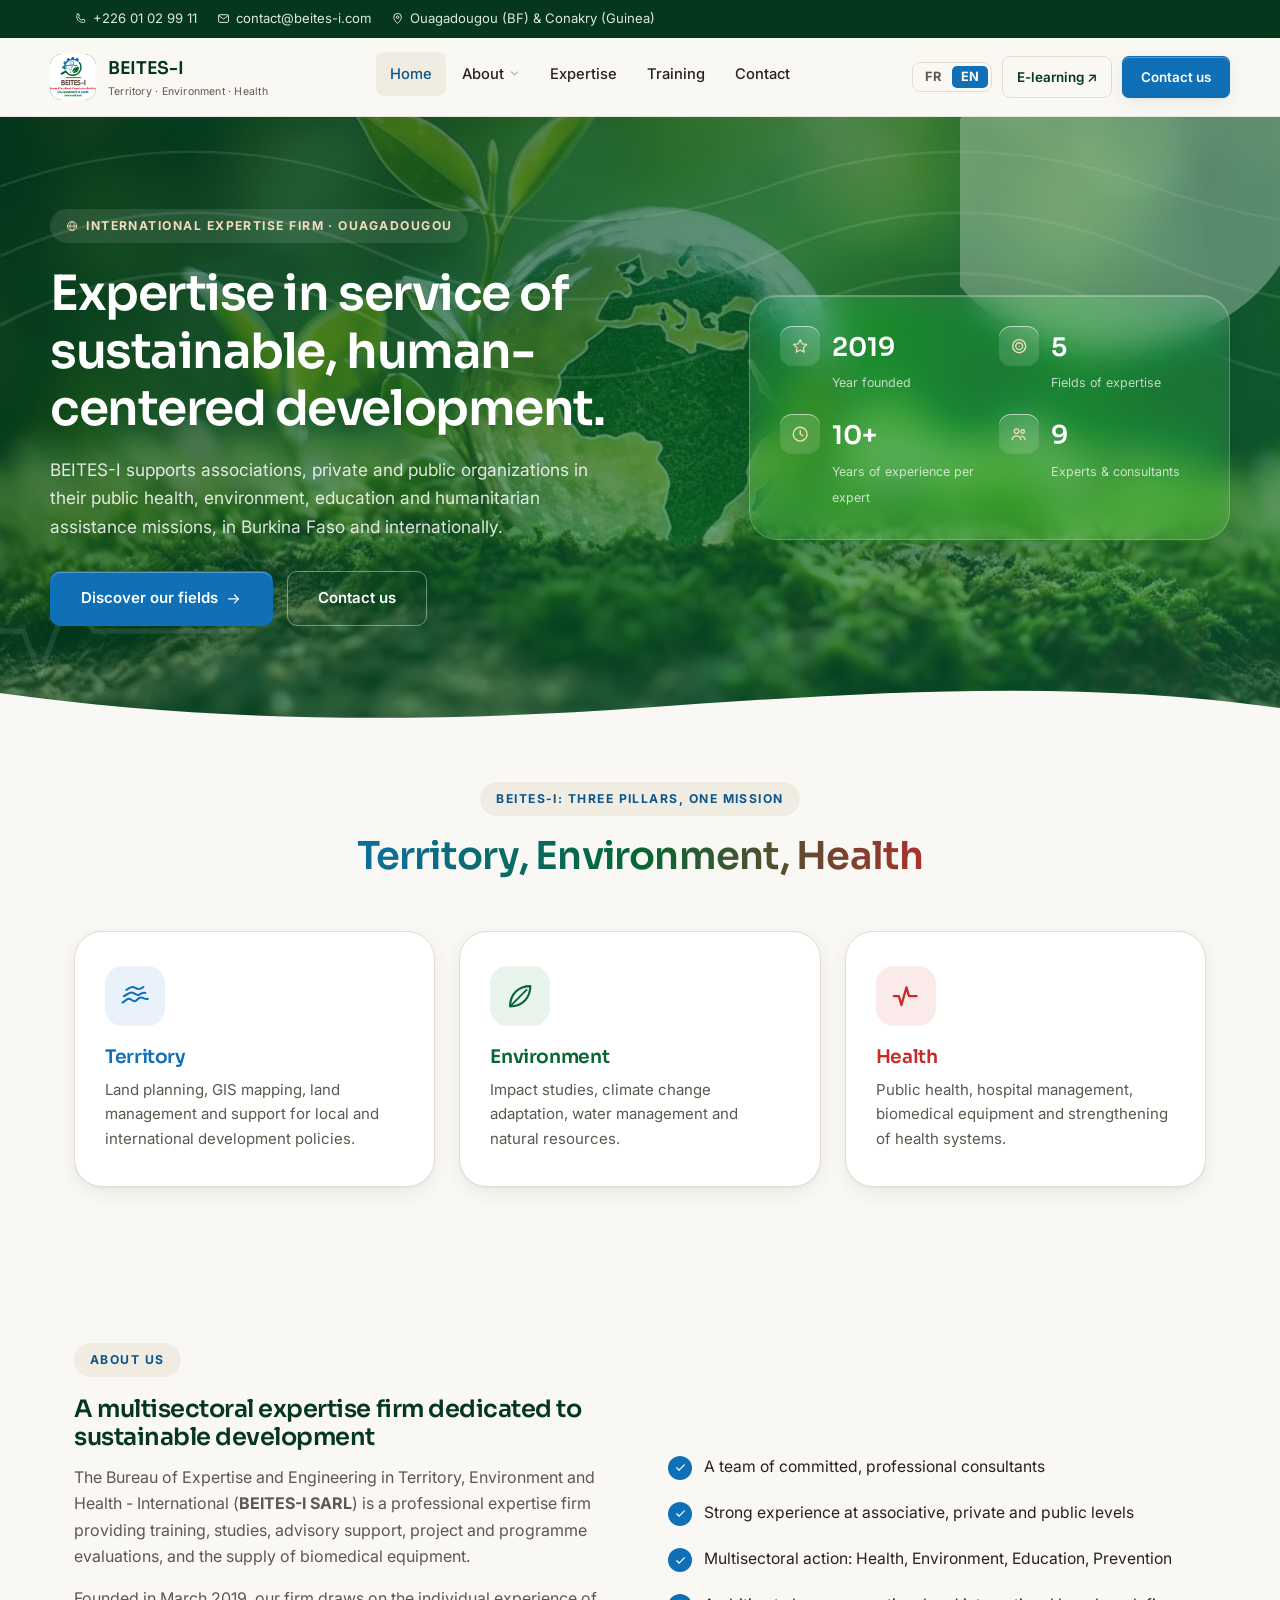
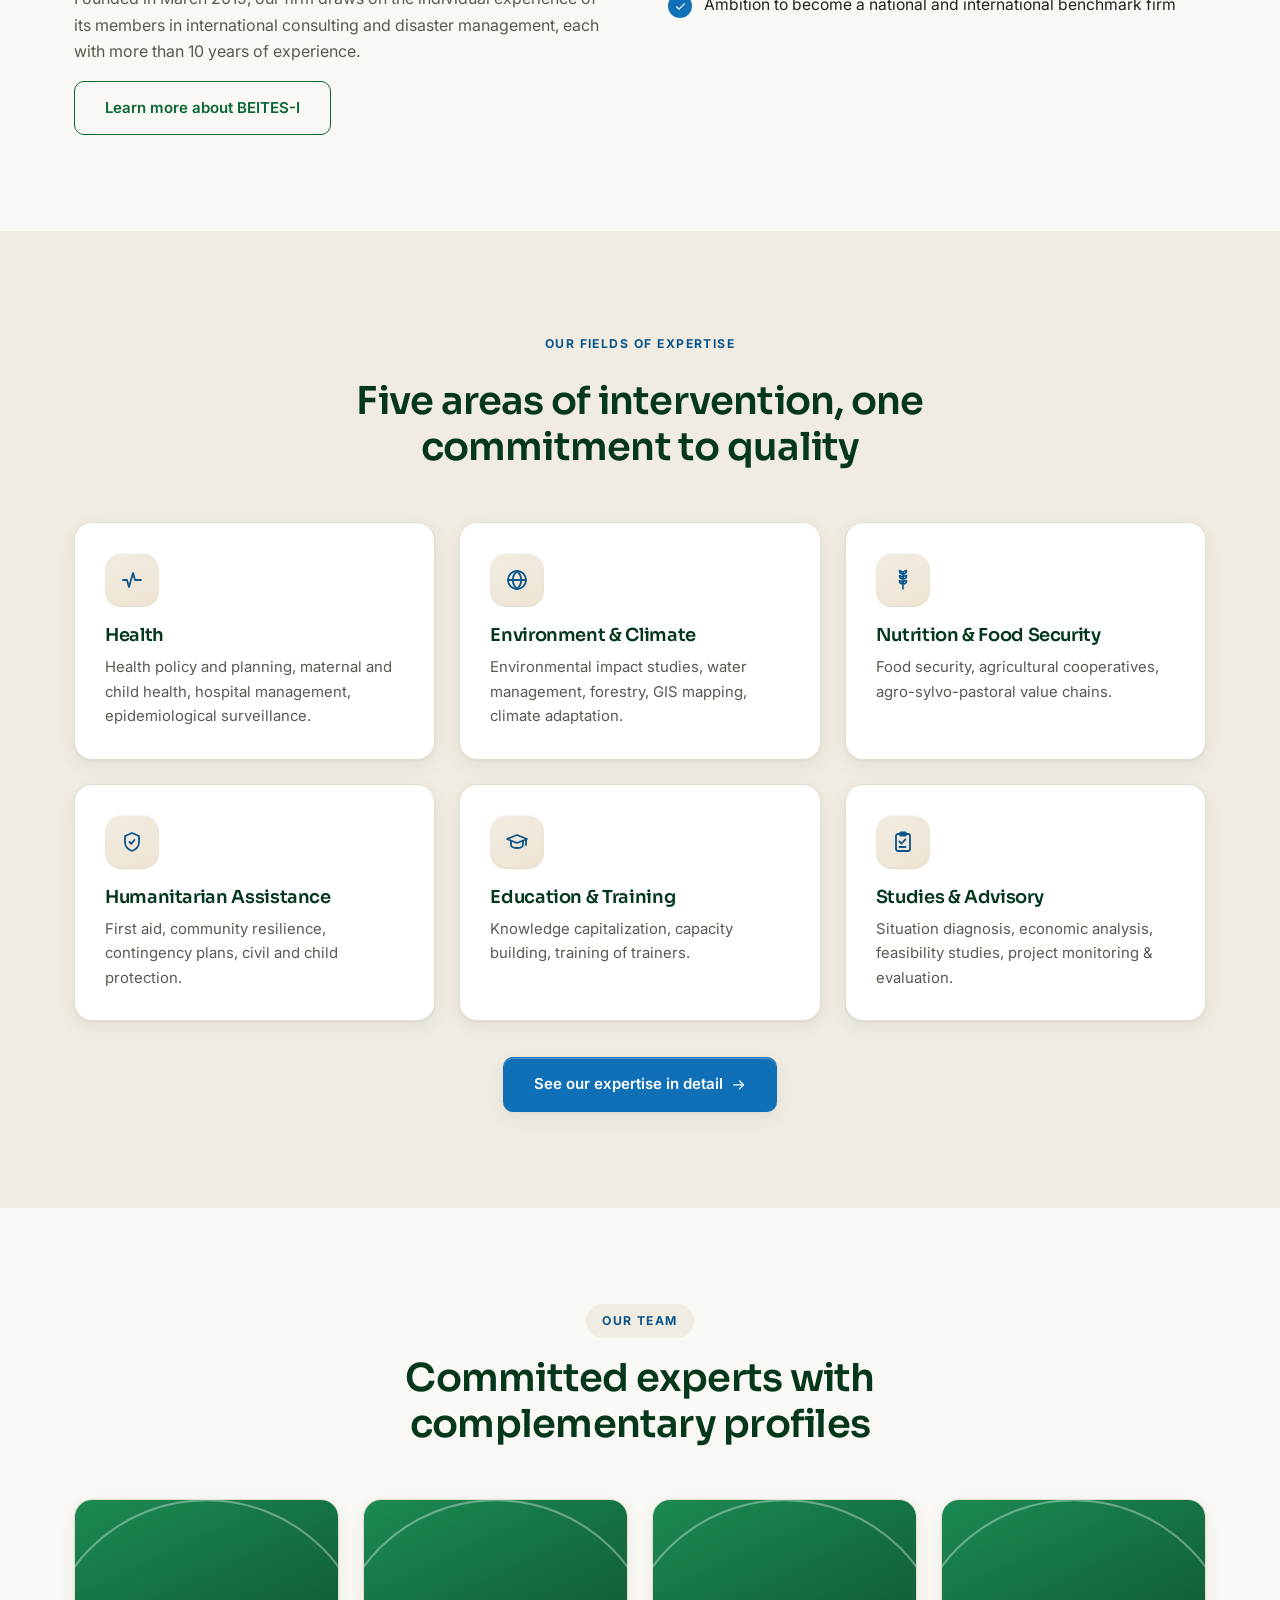
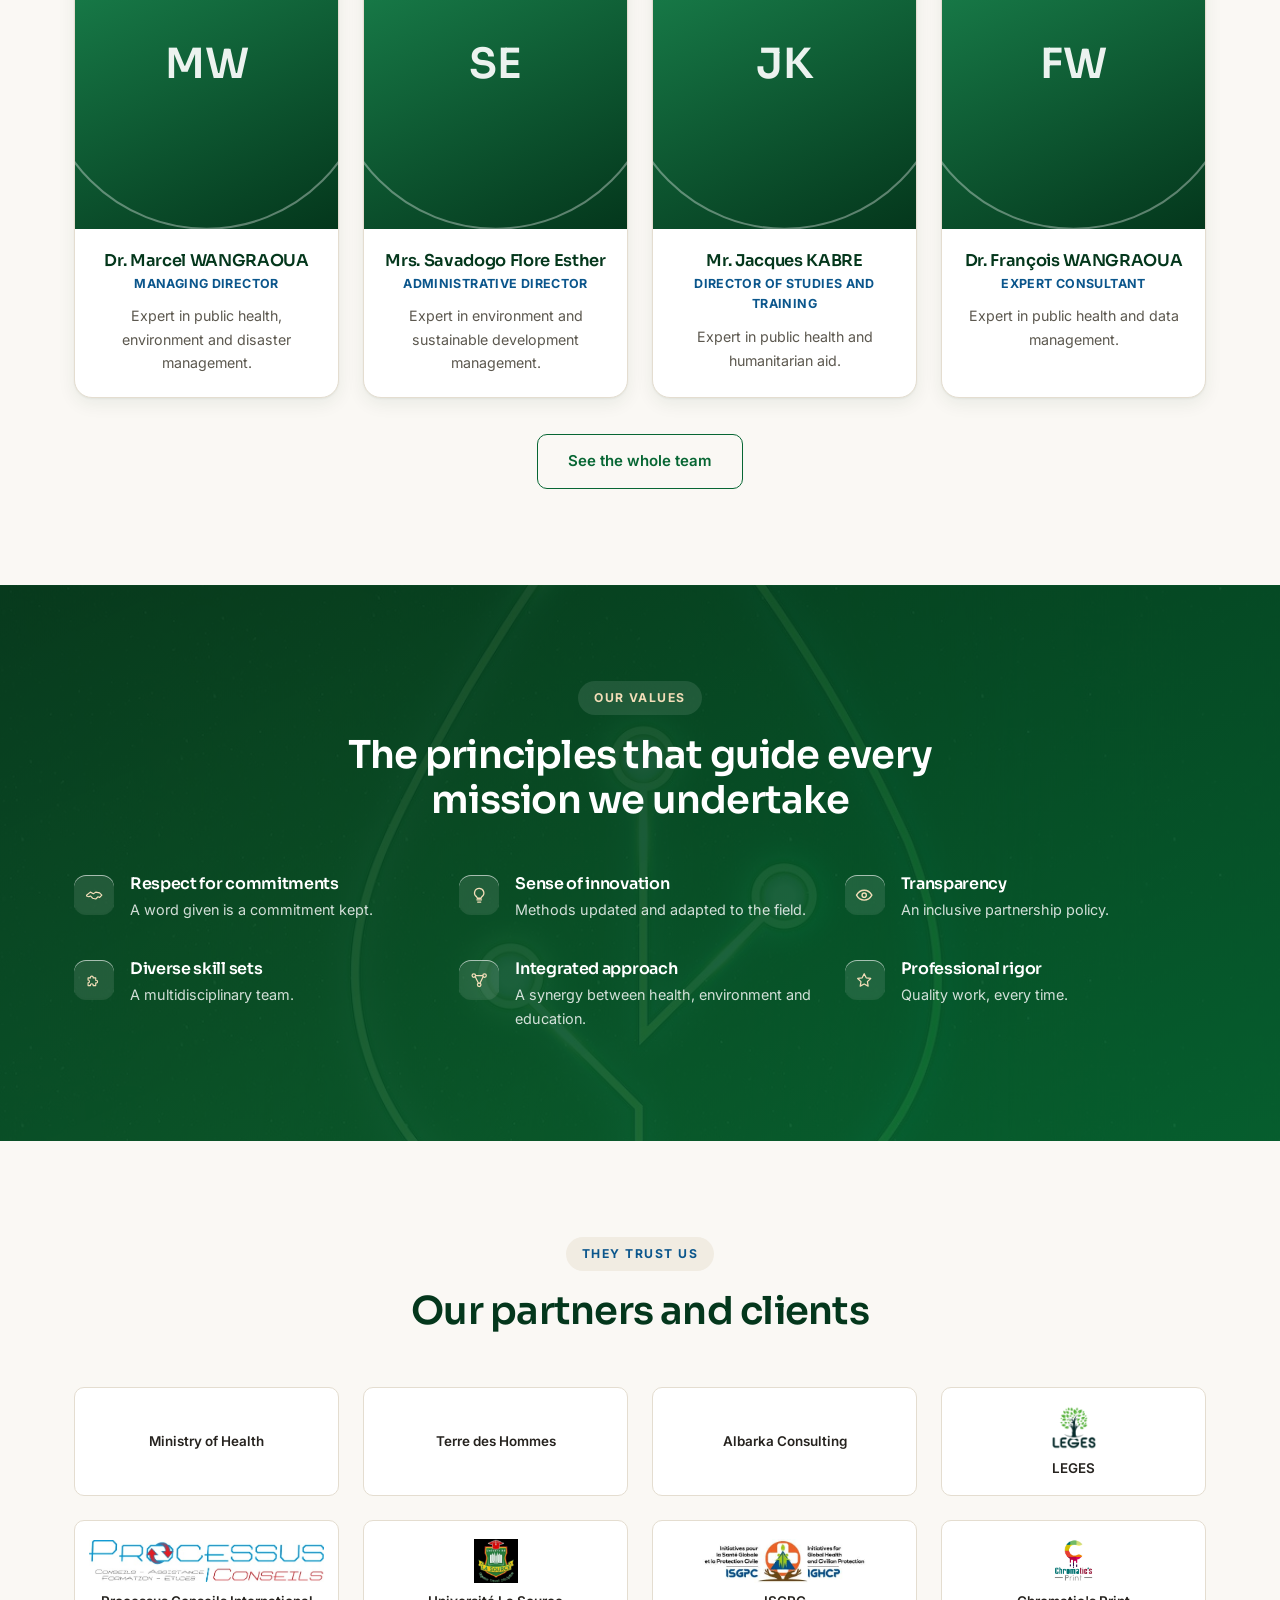
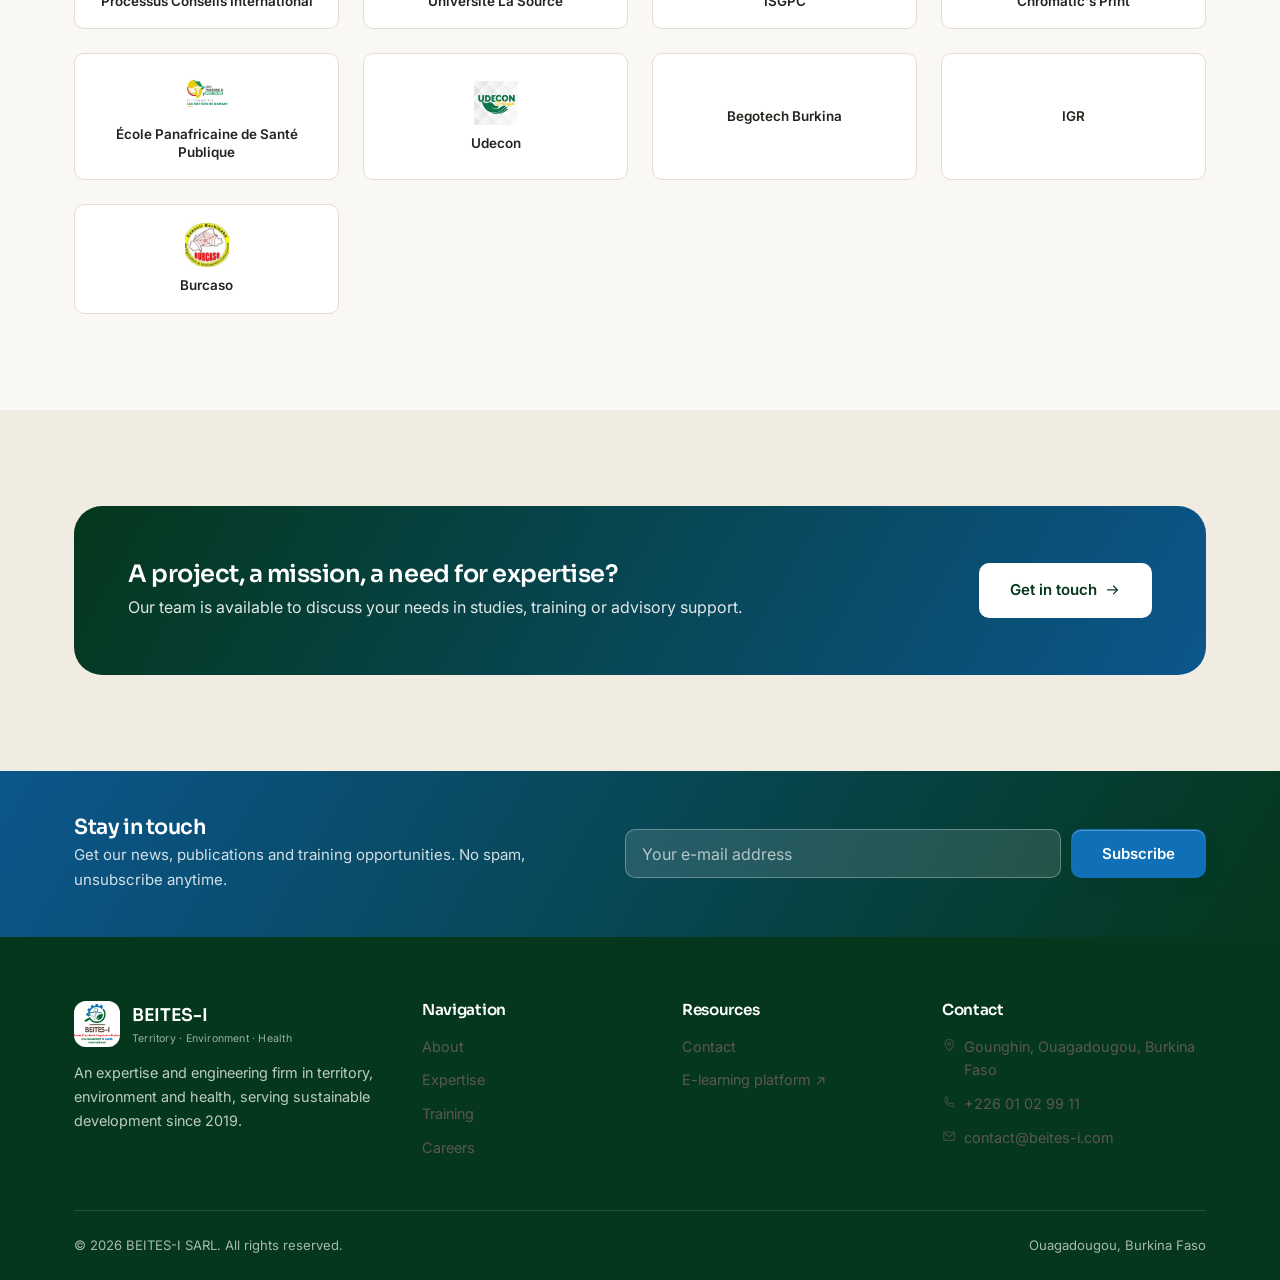
==== commit 9c16b5f2: "Add a newsletter subscription form to every page footer Adds an email signup band (FR + EN) right ab" ====
--- a/en/index.html
+++ b/en/index.html
@@ -244,6 +244,23 @@
   </div>
 </section>
 
+<section class="newsletter-band">
+  <div class="container newsletter-inner">
+    <div class="newsletter-text">
+      <h3>Stay in touch</h3>
+      <p>Get our news, publications and training opportunities. No spam, unsubscribe anytime.</p>
+    </div>
+    <form id="newsletterForm" class="newsletter-form" novalidate>
+      <input type="hidden" name="_subject" value="New newsletter signup — BEITES-I">
+      <input type="text" name="_honey" style="display:none" tabindex="-1" autocomplete="off">
+      <input type="email" name="Email" placeholder="Your e-mail address" aria-label="E-mail address" required>
+      <button type="submit" class="btn btn-primary">Subscribe</button>
+    </form>
+    <div class="newsletter-msg newsletter-success" id="newsletterSuccess"><svg class="icon"><use href="../icons.svg#icon-check-circle"></use></svg> Thank you! Your subscription has been received.</div>
+    <div class="newsletter-msg newsletter-error" id="newsletterError">An error occurred. Please try again, or write to us at contact@beites-i.com.</div>
+  </div>
+</section>
+
 <footer class="site-footer">
   <div class="container">
     <div class="footer-grid">
--- a/css/style.css
+++ b/css/style.css
@@ -65,6 +65,8 @@
   margin: 0 0 0.5em;
   font-weight: 600;
   letter-spacing: -0.02em;
+  overflow-wrap: break-word;
+  hyphens: auto;
 }
 h1 { letter-spacing: -0.03em; }
 
@@ -237,7 +239,7 @@
 
 .nav-toggle {
   display: none; background: none; border: none; cursor: pointer;
-  width: 42px; height: 42px; border-radius: 10px;
+  width: 44px; height: 44px; border-radius: 10px;
   align-items: center; justify-content: center; color: var(--color-forest-deep);
   flex-shrink: 0;
 }
@@ -286,10 +288,12 @@
   color: #fff;
   overflow: hidden;
 }
-/* Sur mobile, la photo de fond est retirée (juste le dégradé) : plus léger
-   et plus lisible sur petit écran. */
+/* Sur mobile, la photo de fond et les formes décoratives sont retirées
+   (juste le dégradé) : plus léger et plus lisible sur petit écran. */
 @media (max-width: 700px) {
   .hero { background-image: linear-gradient(150deg, var(--color-forest-deep) 0%, var(--color-forest) 60%, var(--color-forest-soft) 130%); }
+  .hero-decor { display: none; }
+  .section--forest.section--photo { background-image: linear-gradient(155deg, rgba(4,55,28,0.93), rgba(7,102,51,0.9)); }
 }
 .hero-wave { position: absolute; left: 0; right: 0; bottom: -1px; line-height: 0; z-index: 2; }
 .hero-wave svg { width: 100%; height: 60px; display: block; }
@@ -311,7 +315,7 @@
   letter-spacing: 0.12em; text-transform: uppercase; color: #f3ddb8;
   background: rgba(255,255,255,0.1); padding: 7px 16px; border-radius: 999px; margin-bottom: 22px;
 }
-.hero h1 { color: #fff; font-size: clamp(2.1rem, 3.8vw, 3.1rem); margin-bottom: 18px; font-weight: 600; }
+.hero h1 { color: #fff; font-size: clamp(2.1rem, 3.8vw, 3.1rem); margin-bottom: 18px; font-weight: 600; overflow-wrap: break-word; hyphens: auto; }
 .hero p.lead { color: rgba(255,255,255,0.85); font-size: 1.08rem; max-width: 560px; }
 .hero-actions { display: flex; gap: 14px; flex-wrap: wrap; margin-top: 30px; }
 
@@ -471,7 +475,7 @@
 .field input[type="file"], .field textarea, .field select {
   width: 100%; padding: 12px 14px; border-radius: var(--radius-sm);
   border: 1.5px solid var(--color-border); background: var(--color-sand);
-  color: var(--color-ink); font-family: var(--font-body); font-size: 0.95rem;
+  color: var(--color-ink); font-family: var(--font-body); font-size: 1rem;
 }
 .field textarea { resize: vertical; min-height: 120px; }
 .field input:focus, .field textarea:focus, .field select:focus { outline: none; border-color: var(--color-blue); }
@@ -504,6 +508,34 @@
 
 .map-frame { border-radius: var(--radius-md); overflow: hidden; border: 1px solid var(--color-border); height: 260px; }
 .map-frame iframe { width: 100%; height: 100%; border: 0; }
+
+/* ---------- Newsletter ---------- */
+.newsletter-band {
+  background: linear-gradient(120deg, var(--color-blue-dark), var(--color-forest-deep));
+  padding: 44px 0;
+}
+.newsletter-inner {
+  display: flex; align-items: center; justify-content: space-between; gap: 30px; flex-wrap: wrap;
+}
+.newsletter-text { flex: 1 1 320px; min-width: 0; }
+.newsletter-text h3 { color: #fff; margin-bottom: 4px; font-size: 1.3rem; }
+.newsletter-text p { color: rgba(255,255,255,0.82); margin: 0; font-size: 0.94rem; }
+.newsletter-form {
+  display: flex; gap: 10px; flex-wrap: wrap; flex: 1 1 380px;
+}
+.newsletter-form input[type="email"] {
+  flex: 1 1 220px; min-width: 0; padding: 13px 16px; border-radius: 10px;
+  border: 1.5px solid rgba(255,255,255,0.3); background: rgba(255,255,255,0.12);
+  color: #fff; font-family: var(--font-body); font-size: 1rem;
+}
+.newsletter-form input[type="email"]::placeholder { color: rgba(255,255,255,0.65); }
+.newsletter-form input[type="email"]:focus { outline: none; border-color: #fff; }
+.newsletter-form .btn { flex-shrink: 0; }
+.newsletter-msg { display: none; width: 100%; margin-top: 14px; padding: 12px 16px; border-radius: var(--radius-sm); font-size: 0.88rem; font-weight: 600; align-items: center; gap: 8px; }
+.newsletter-msg.is-visible { display: flex; }
+.newsletter-success { background: rgba(255,255,255,0.16); color: #fff; border: 1px solid rgba(255,255,255,0.32); }
+.newsletter-error { background: rgba(0,0,0,0.18); color: #ffd9c7; border: 1px solid rgba(255,166,133,0.4); }
+@media (max-width: 620px) { .newsletter-form .btn { width: 100%; } }
 
 /* ---------- Footer ---------- */
 .site-footer { background: var(--color-forest-deep); color: rgba(255,255,255,0.8); padding: 64px 0 24px; }
